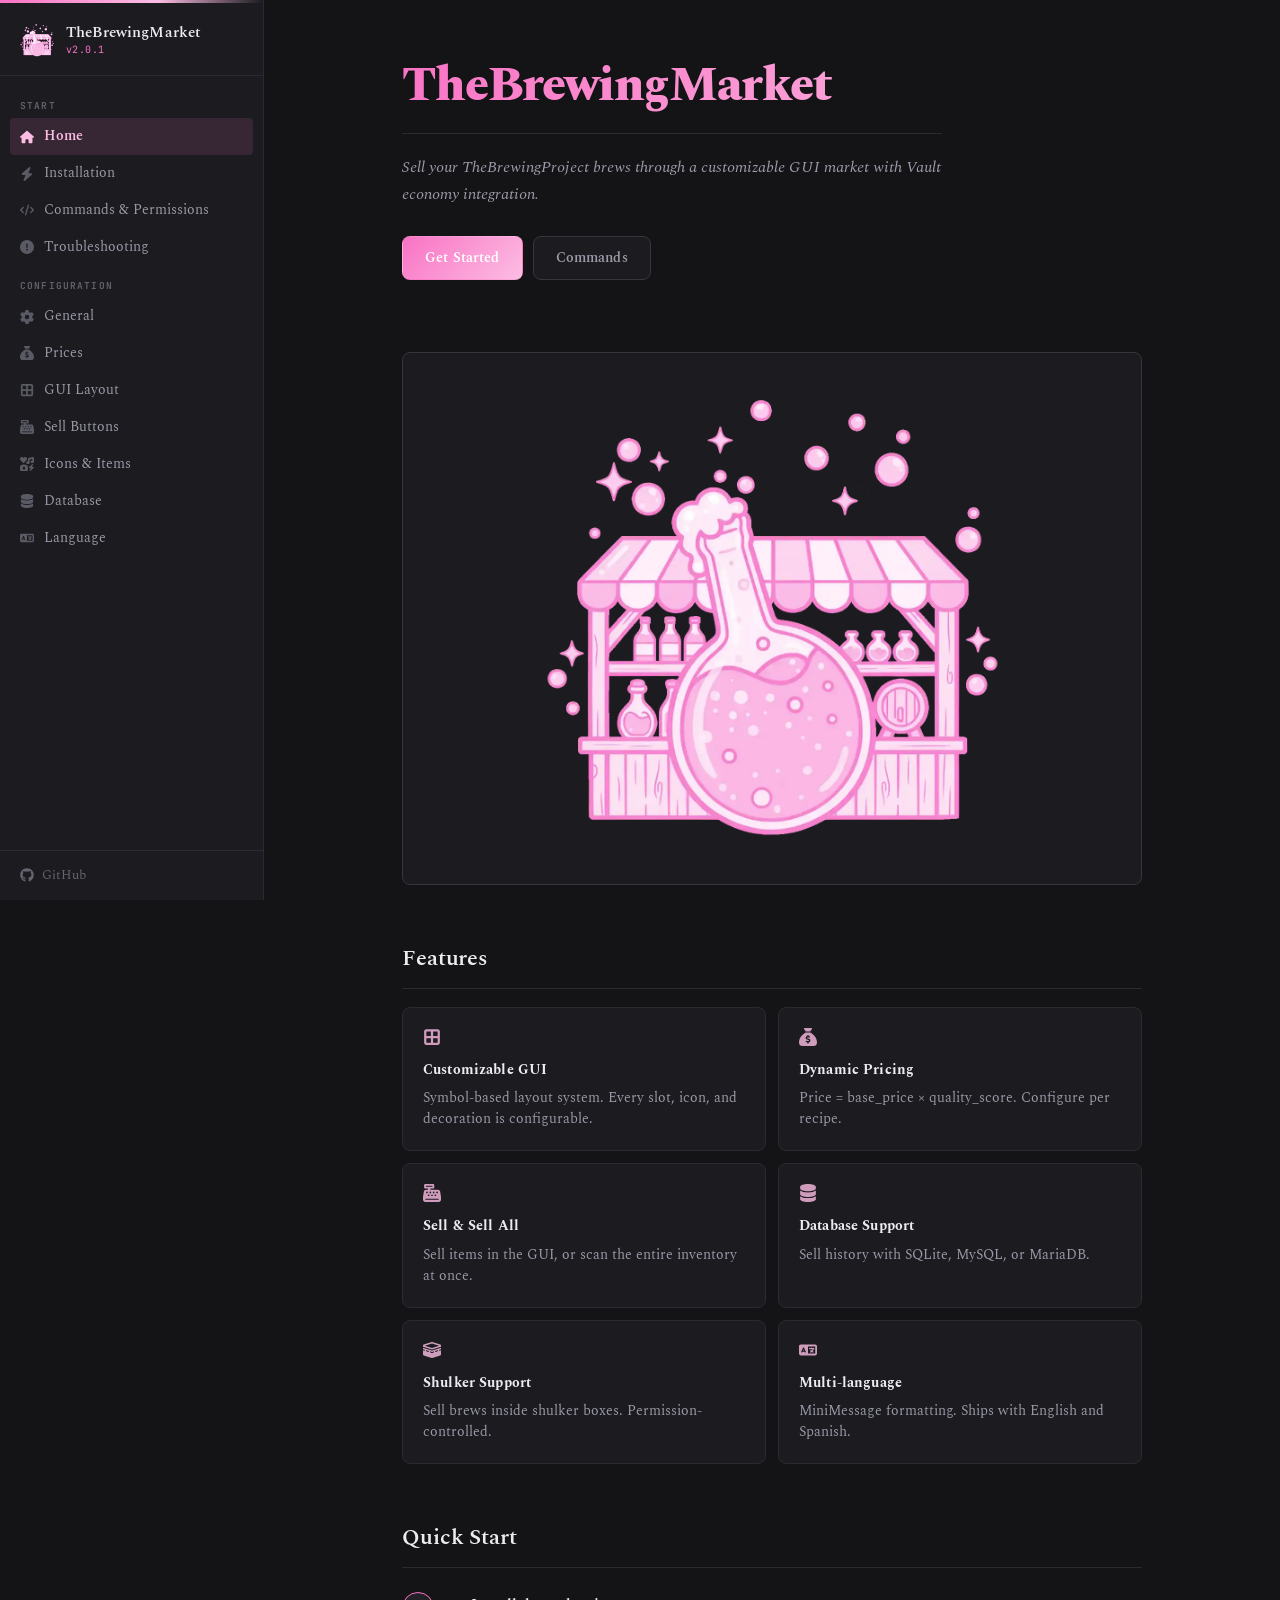
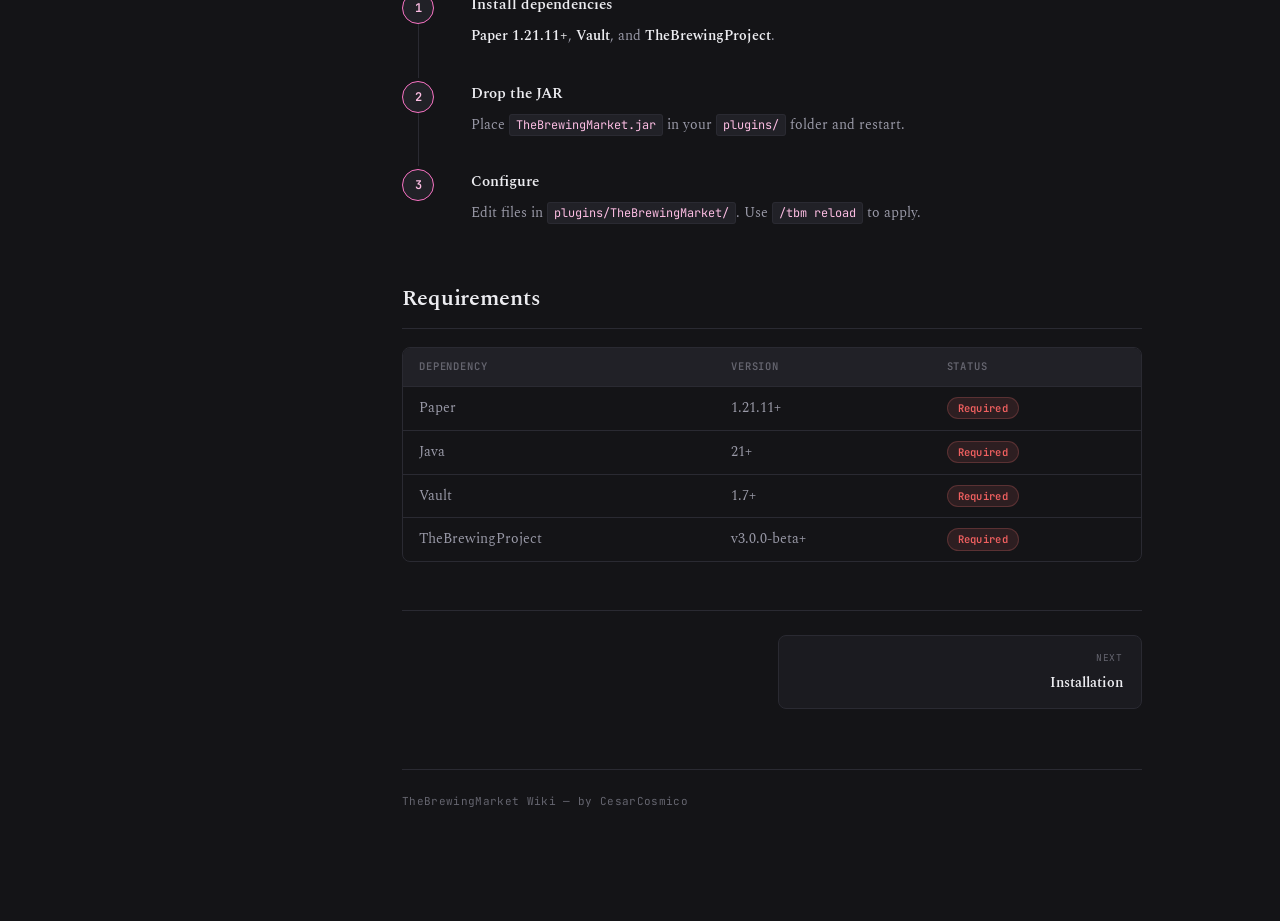
==== index.html @ 85653ab7 "Deploy GitHub Pages" ====
<!DOCTYPE html>
<html lang="en">
<head>
    <meta charset="UTF-8">
    <meta name="viewport" content="width=device-width, initial-scale=1.0">
    <title>TheBrewingMarket — Wiki</title>
    <link rel="stylesheet" href="css/style.css">
</head>
<body>
<div class="sidebar-overlay"></div>
<div class="wrapper">

    <aside class="sidebar"></aside>

    <div class="main">
        <header class="header"></header>

        <div class="content">
            <div class="hero">
                <h1>TheBrewingMarket</h1>
                <p class="tagline">Sell your TheBrewingProject brews through a customizable GUI market with Vault economy integration.</p>
                <div class="btn-row">
                    <a href="installation.html" class="btn btn-primary">Get Started</a>
                    <a href="commands.html" class="btn btn-outline">Commands</a>
                </div>
            </div>

            <div class="img-placeholder">
                <img src="assets/images/TBM.webp">
            </div>

            <h2>Features</h2>
            <div class="card-grid">
                <div class="card">
                    <div class="card-icon"><svg xmlns="http://www.w3.org/2000/svg" viewBox="0 0 448 512"><!--!Font Awesome Free v6.7.2 by @fontawesome - https://fontawesome.com License - https://fontawesome.com/license/free Copyright 2026 Fonticons, Inc.--><path fill="rgb(255, 255, 255)" d="M384 96l0 128-128 0 0-128 128 0zm0 192l0 128-128 0 0-128 128 0zM192 224L64 224 64 96l128 0 0 128zM64 288l128 0 0 128L64 416l0-128zM64 32C28.7 32 0 60.7 0 96L0 416c0 35.3 28.7 64 64 64l320 0c35.3 0 64-28.7 64-64l0-320c0-35.3-28.7-64-64-64L64 32z"/></svg></div>
                    <h3>Customizable GUI</h3>
                    <p>Symbol-based layout system. Every slot, icon, and decoration is configurable.</p>
                </div>
                <div class="card">
                    <div class="card-icon"><svg xmlns="http://www.w3.org/2000/svg" viewBox="0 0 512 512"><!--!Font Awesome Free v6.7.2 by @fontawesome - https://fontawesome.com License - https://fontawesome.com/license/free Copyright 2026 Fonticons, Inc.--><path fill="rgb(255, 255, 255)" d="M320 96L192 96 144.6 24.9C137.5 14.2 145.1 0 157.9 0L354.1 0c12.8 0 20.4 14.2 13.3 24.9L320 96zM192 128l128 0c3.8 2.5 8.1 5.3 13 8.4C389.7 172.7 512 250.9 512 416c0 53-43 96-96 96L96 512c-53 0-96-43-96-96C0 250.9 122.3 172.7 179 136.4c0 0 0 0 0 0s0 0 0 0c4.8-3.1 9.2-5.9 13-8.4zm84 88c0-11-9-20-20-20s-20 9-20 20l0 14c-7.6 1.7-15.2 4.4-22.2 8.5c-13.9 8.3-25.9 22.8-25.8 43.9c.1 20.3 12 33.1 24.7 40.7c11 6.6 24.7 10.8 35.6 14l1.7 .5c12.6 3.8 21.8 6.8 28 10.7c5.1 3.2 5.8 5.4 5.9 8.2c.1 5-1.8 8-5.9 10.5c-5 3.1-12.9 5-21.4 4.7c-11.1-.4-21.5-3.9-35.1-8.5c-2.3-.8-4.7-1.6-7.2-2.4c-10.5-3.5-21.8 2.2-25.3 12.6s2.2 21.8 12.6 25.3c1.9 .6 4 1.3 6.1 2.1c0 0 0 0 0 0s0 0 0 0c8.3 2.9 17.9 6.2 28.2 8.4l0 14.6c0 11 9 20 20 20s20-9 20-20l0-13.8c8-1.7 16-4.5 23.2-9c14.3-8.9 25.1-24.1 24.8-45c-.3-20.3-11.7-33.4-24.6-41.6c-11.5-7.2-25.9-11.6-37.1-15c0 0 0 0 0 0l-.7-.2c-12.8-3.9-21.9-6.7-28.3-10.5c-5.2-3.1-5.3-4.9-5.3-6.7c0-3.7 1.4-6.5 6.2-9.3c5.4-3.2 13.6-5.1 21.5-5c9.6 .1 20.2 2.2 31.2 5.2c10.7 2.8 21.6-3.5 24.5-14.2s-3.5-21.6-14.2-24.5c-6.5-1.7-13.7-3.4-21.1-4.7l0-13.9z"/></svg></div>
                    <h3>Dynamic Pricing</h3>
                    <p>Price = base_price &times; quality_score. Configure per recipe.</p>
                </div>
                <div class="card">
                    <div class="card-icon"><svg xmlns="http://www.w3.org/2000/svg" viewBox="0 0 512 512"><!--!Font Awesome Free v6.7.2 by @fontawesome - https://fontawesome.com License - https://fontawesome.com/license/free Copyright 2026 Fonticons, Inc.--><path fill="rgb(255, 255, 255)" d="M64 0C46.3 0 32 14.3 32 32l0 64c0 17.7 14.3 32 32 32l80 0 0 32-57 0c-31.6 0-58.5 23.1-63.3 54.4L1.1 364.1C.4 368.8 0 373.6 0 378.4L0 448c0 35.3 28.7 64 64 64l384 0c35.3 0 64-28.7 64-64l0-69.6c0-4.8-.4-9.6-1.1-14.4L488.2 214.4C483.5 183.1 456.6 160 425 160l-217 0 0-32 80 0c17.7 0 32-14.3 32-32l0-64c0-17.7-14.3-32-32-32L64 0zM96 48l160 0c8.8 0 16 7.2 16 16s-7.2 16-16 16L96 80c-8.8 0-16-7.2-16-16s7.2-16 16-16zM64 432c0-8.8 7.2-16 16-16l352 0c8.8 0 16 7.2 16 16s-7.2 16-16 16L80 448c-8.8 0-16-7.2-16-16zm48-168a24 24 0 1 1 0-48 24 24 0 1 1 0 48zm120-24a24 24 0 1 1 -48 0 24 24 0 1 1 48 0zM160 344a24 24 0 1 1 0-48 24 24 0 1 1 0 48zM328 240a24 24 0 1 1 -48 0 24 24 0 1 1 48 0zM256 344a24 24 0 1 1 0-48 24 24 0 1 1 0 48zM424 240a24 24 0 1 1 -48 0 24 24 0 1 1 48 0zM352 344a24 24 0 1 1 0-48 24 24 0 1 1 0 48z"/></svg></div>
                    <h3>Sell &amp; Sell All</h3>
                    <p>Sell items in the GUI, or scan the entire inventory at once.</p>
                </div>
                <div class="card">
                    <div class="card-icon"><svg xmlns="http://www.w3.org/2000/svg" viewBox="0 0 448 512"><!--!Font Awesome Free v6.7.2 by @fontawesome - https://fontawesome.com License - https://fontawesome.com/license/free Copyright 2026 Fonticons, Inc.--><path fill="rgb(255, 255, 255)" d="M448 80l0 48c0 44.2-100.3 80-224 80S0 172.2 0 128L0 80C0 35.8 100.3 0 224 0S448 35.8 448 80zM393.2 214.7c20.8-7.4 39.9-16.9 54.8-28.6L448 288c0 44.2-100.3 80-224 80S0 332.2 0 288L0 186.1c14.9 11.8 34 21.2 54.8 28.6C99.7 230.7 159.5 240 224 240s124.3-9.3 169.2-25.3zM0 346.1c14.9 11.8 34 21.2 54.8 28.6C99.7 390.7 159.5 400 224 400s124.3-9.3 169.2-25.3c20.8-7.4 39.9-16.9 54.8-28.6l0 85.9c0 44.2-100.3 80-224 80S0 476.2 0 432l0-85.9z"/></svg></div>
                    <h3>Database Support</h3>
                    <p>Sell history with SQLite, MySQL, or MariaDB.</p>
                </div>
                <div class="card">
                    <div class="card-icon"><svg xmlns="http://www.w3.org/2000/svg" viewBox="0 0 576 512"><!--!Font Awesome Free v6.7.2 by @fontawesome - https://fontawesome.com License - https://fontawesome.com/license/free Copyright 2026 Fonticons, Inc.--><path fill="rgb(255, 255, 255)" d="M60 120l228 71.2L516 120 288 48.8 60 120zM278.5 1.5c6.2-1.9 12.9-1.9 19.1 0l256 80C566.9 85.6 576 98 576 112l0 16s0 0 0 0l0 21.2L292.8 237.7c-3.1 1-6.4 1-9.5 0L0 149.2 0 128l0-16C0 98 9.1 85.6 22.5 81.5l256-80zm23.9 266.8L576 182.8l0 46.5-52.8 16.5c-8.4 2.6-13.1 11.6-10.5 20s11.6 13.1 20 10.5L576 262.8 576 400c0 14-9.1 26.4-22.5 30.5l-256 80c-6.2 1.9-12.9 1.9-19.1 0l-256-80C9.1 426.4 0 414 0 400L0 262.8l43.2 13.5c8.4 2.6 17.4-2.1 20-10.5s-2.1-17.4-10.5-20L0 229.2l0-46.5 273.7 85.5c9.3 2.9 19.3 2.9 28.6 0zm-185.5-2.6c-8.4-2.6-17.4 2.1-20 10.5s2.1 17.4 10.5 20l64 20c8.4 2.6 17.4-2.1 20-10.5s-2.1-17.4-10.5-20l-64-20zm352 30.5c8.4-2.6 13.1-11.6 10.5-20s-11.6-13.1-20-10.5l-64 20c-8.4 2.6-13.1 11.6-10.5 20s11.6 13.1 20 10.5l64-20zm-224 9.5c-8.4-2.6-17.4 2.1-20 10.5s2.1 17.4 10.5 20l38.5 12c9.3 2.9 19.3 2.9 28.6 0l38.5-12c8.4-2.6 13.1-11.6 10.5-20s-11.6-13.1-20-10.5l-38.5 12c-3.1 1-6.4 1-9.5 0l-38.5-12z"/></svg></div>
                    <h3>Shulker Support</h3>
                    <p>Sell brews inside shulker boxes. Permission-controlled.</p>
                </div>
                <div class="card">
                    <div class="card-icon"><svg xmlns="http://www.w3.org/2000/svg" viewBox="0 0 640 512"><!--!Font Awesome Free v6.7.2 by @fontawesome - https://fontawesome.com License - https://fontawesome.com/license/free Copyright 2026 Fonticons, Inc.--><path fill="rgb(255, 255, 255)" d="M0 128C0 92.7 28.7 64 64 64l192 0 48 0 16 0 256 0c35.3 0 64 28.7 64 64l0 256c0 35.3-28.7 64-64 64l-256 0-16 0-48 0L64 448c-35.3 0-64-28.7-64-64L0 128zm320 0l0 256 256 0 0-256-256 0zM178.3 175.9c-3.2-7.2-10.4-11.9-18.3-11.9s-15.1 4.7-18.3 11.9l-64 144c-4.5 10.1 .1 21.9 10.2 26.4s21.9-.1 26.4-10.2l8.9-20.1 73.6 0 8.9 20.1c4.5 10.1 16.3 14.6 26.4 10.2s14.6-16.3 10.2-26.4l-64-144zM160 233.2L179 276l-38 0 19-42.8zM448 164c11 0 20 9 20 20l0 4 44 0 16 0c11 0 20 9 20 20s-9 20-20 20l-2 0-1.6 4.5c-8.9 24.4-22.4 46.6-39.6 65.4c.9 .6 1.8 1.1 2.7 1.6l18.9 11.3c9.5 5.7 12.5 18 6.9 27.4s-18 12.5-27.4 6.9l-18.9-11.3c-4.5-2.7-8.8-5.5-13.1-8.5c-10.6 7.5-21.9 14-34 19.4l-3.6 1.6c-10.1 4.5-21.9-.1-26.4-10.2s.1-21.9 10.2-26.4l3.6-1.6c6.4-2.9 12.6-6.1 18.5-9.8l-12.2-12.2c-7.8-7.8-7.8-20.5 0-28.3s20.5-7.8 28.3 0l14.6 14.6 .5 .5c12.4-13.1 22.5-28.3 29.8-45L448 228l-72 0c-11 0-20-9-20-20s9-20 20-20l52 0 0-4c0-11 9-20 20-20z"/></svg></div>
                    <h3>Multi-language</h3>
                    <p>MiniMessage formatting. Ships with English and Spanish.</p>
                </div>
            </div>

            <h2>Quick Start</h2>
            <div class="steps">
                <div class="step">
                    <h3>Install dependencies</h3>
                    <p><strong>Paper 1.21.11+</strong>, <strong>Vault</strong>, and <strong>TheBrewingProject</strong>.</p>
                </div>
                <div class="step">
                    <h3>Drop the JAR</h3>
                    <p>Place <code>TheBrewingMarket.jar</code> in your <code>plugins/</code> folder and restart.</p>
                </div>
                <div class="step">
                    <h3>Configure</h3>
                    <p>Edit files in <code>plugins/TheBrewingMarket/</code>. Use <code>/tbm reload</code> to apply.</p>
                </div>
            </div>

            <h2>Requirements</h2>
            <div class="table-wrapper">
                <table>
                    <thead><tr><th>Dependency</th><th>Version</th><th>Status</th></tr></thead>
                    <tbody>
                    <tr><td>Paper</td><td>1.21.11+</td><td><span class="badge badge-required">Required</span></td></tr>
                    <tr><td>Java</td><td>21+</td><td><span class="badge badge-required">Required</span></td></tr>
                    <tr><td>Vault</td><td>1.7+</td><td><span class="badge badge-required">Required</span></td></tr>
                    <tr><td>TheBrewingProject</td><td>v3.0.0-beta+</td><td><span class="badge badge-required">Required</span></td></tr>
                    </tbody>
                </table>
            </div>

            <div class="page-nav">
                <span></span>
                <a href="installation.html" class="next">
                    <span class="label">Next</span>
                    <span class="title">Installation</span>
                </a>
            </div>
            <div class="footer">TheBrewingMarket Wiki &mdash; by CesarCosmico</div>
        </div>
    </div>
</div>
<script src="js/nav.js"></script>
<script src="js/main.js"></script>
</body>
</html>
---- css/style.css ----
/* ============================================
   TheBrewingMarket Wiki
   Dark Alchemist — Craft Brewery Aesthetic
   ============================================ */

@import url('https://fonts.googleapis.com/css2?family=Spectral:ital,wght@0,300;0,400;0,500;0,600;0,700;0,800;1,400&family=JetBrains+Mono:ital,wght@0,400;0,500;0,600;1,400&display=swap');

:root {
  --bg:            #141417;
  --bg-card:       #1b1b20;
  --bg-elevated:   #212127;
  --bg-code:       #19191e;
  --border:        #2a2a32;
  --border-light:  #36363f;
  --accent:        #F973C4;
  --accent-soft:   #FCBDE3;
  --accent-dim:    rgba(249, 115, 196, .12);
  --accent-glow:   rgba(249, 115, 196, .20);
  --text:          #ececf0;
  --text-sec:      #9a9aa8;
  --text-muted:    #65656f;
  --green:         #5cdb7f;
  --yellow:        #e8c44a;
  --red:           #f06060;
  --blue:          #5ea8f0;
  --sidebar-w:     264px;
  --header-h:      56px;
  --r:             8px;
  --r-sm:          4px;
  --font:          'Spectral', Georgia, 'Times New Roman', serif;
  --mono:          'JetBrains Mono', 'Fira Code', ui-monospace, monospace;
}

/* Reset */
*,
*::before,
*::after {
  box-sizing: border-box;
  margin: 0;
  padding: 0;
}

html {
  scroll-behavior: smooth;
}

body {
  font-family: var(--font);
  background: var(--bg);
  color: var(--text);
  line-height: 1.7;
  -webkit-font-smoothing: antialiased;
  font-weight: 400;
  font-size: 15px;
}

a {
  color: var(--accent-soft);
  text-decoration: none;
  transition: color .18s;
}

a:hover {
  color: #fdd8ec;
}

img {
  max-width: 100%;
  border-radius: var(--r);
}

/* ---- Layout ---- */
.wrapper {
  display: flex;
  min-height: 100vh;
}

/* ---- Sidebar ---- */
.sidebar {
  position: fixed;
  top: 0;
  left: 0;
  bottom: 0;
  width: var(--sidebar-w);
  background: var(--bg-card);
  border-right: 1px solid var(--border);
  display: flex;
  flex-direction: column;
  z-index: 100;
  overflow-y: auto;
}

/* Thin amber top accent bar */
.sidebar::before {
  content: '';
  display: block;
  height: 3px;
  background: linear-gradient(90deg, var(--accent) 0%, var(--accent-soft) 60%, transparent 100%);
  flex-shrink: 0;
}

.sidebar-brand {
  padding: 20px 20px 18px;
  border-bottom: 1px solid var(--border);
  display: flex;
  align-items: center;
  gap: 12px;
}

.sidebar-brand .logo {
  width: 34px;
  height: 34px;
  border-radius: var(--r-sm);
  flex-shrink: 0;
  object-fit: cover;
}

.sidebar-brand h1 {
  font-family: var(--font);
  font-size: 14.5px;
  font-weight: 600;
  color: var(--text);
  line-height: 1.25;
  letter-spacing: .01em;
}

.sidebar-brand .version {
  display: block;
  font-family: var(--mono);
  font-size: 10px;
  font-weight: 400;
  color: var(--accent);
  margin-top: 2px;
  letter-spacing: .04em;
}

.sidebar-nav {
  padding: 12px 0;
  flex: 1;
}

.sidebar-nav .nav-section {
  padding: 0 10px;
  margin-bottom: 2px;
}

.sidebar-nav .nav-section-title {
  font-family: var(--mono);
  font-size: 9.5px;
  font-weight: 600;
  text-transform: uppercase;
  letter-spacing: .12em;
  color: var(--text-muted);
  padding: 10px 10px 4px;
}

.sidebar-nav a {
  display: flex;
  align-items: center;
  gap: 10px;
  padding: 7px 10px;
  border-radius: var(--r-sm);
  font-size: 13.5px;
  font-weight: 400;
  color: var(--text-sec);
  transition: all .15s;
}

.sidebar-nav a:hover {
  color: var(--text);
  background: var(--accent-dim);
}

.sidebar-nav a.active {
  color: var(--accent-soft);
  background: var(--accent-dim);
  font-weight: 600;
}

.sidebar-nav a .nav-icon {
  width: 14px;
  height: 14px;
  flex-shrink: 0;
  opacity: .5;
  display: flex;
  align-items: center;
  justify-content: center;
}

.sidebar-nav a .nav-icon svg {
  width: 14px;
  height: 14px;
}

.sidebar-nav a .nav-icon svg path {
  fill: currentColor;
}

.sidebar-nav a:hover .nav-icon,
.sidebar-nav a.active .nav-icon {
  opacity: 1;
}

/* ---- Main ---- */
.main {
  margin-left: var(--sidebar-w);
  flex: 1;
  min-width: 0;
}

/* ---- Header (desktop: hidden; mobile: hamburger only) ---- */
.header {
  display: none;
}

.menu-toggle {
  display: none;
  background: none;
  border: 1px solid var(--border);
  border-radius: var(--r-sm);
  color: var(--text-sec);
  padding: 5px 10px;
  font-size: 16px;
  cursor: pointer;
  margin-right: 14px;
  transition: border-color .15s, color .15s;
}

.menu-toggle:hover {
  border-color: var(--accent);
  color: var(--text);
}

/* ---- Content ---- */
.content {
  max-width: 820px;
  margin: 0 auto;
  padding: 48px 40px 88px;
  animation: fadeUp .4s ease both;
}

@keyframes fadeUp {
  from { opacity: 0; transform: translateY(10px); }
  to   { opacity: 1; transform: translateY(0); }
}

.content h1 {
  font-family: var(--font);
  font-size: 2.4rem;
  font-weight: 700;
  margin-bottom: 8px;
  letter-spacing: -.01em;
  line-height: 1.2;
  color: var(--text);
}

.content h2 {
  font-family: var(--font);
  font-size: 1.35rem;
  font-weight: 600;
  margin-top: 56px;
  margin-bottom: 18px;
  padding-bottom: 10px;
  border-bottom: 1px solid var(--border);
  letter-spacing: -.005em;
  color: var(--text);
}

.content h3 {
  font-family: var(--font);
  font-size: 1.05rem;
  font-weight: 600;
  margin-top: 32px;
  margin-bottom: 10px;
  color: var(--text);
}

.content p {
  margin-bottom: 14px;
  color: var(--text-sec);
  font-size: 15px;
}

.content p strong {
  color: var(--text);
  font-weight: 600;
}

.content .subtitle {
  font-size: 15px;
  color: var(--text-muted);
  margin-bottom: 40px;
  font-style: italic;
}

.content ul,
.content ol {
  padding-left: 22px;
  margin-bottom: 14px;
  color: var(--text-sec);
}

.content li {
  margin-bottom: 6px;
}

.content li code {
  color: var(--accent-soft);
}

/* Inline code */
code {
  font-family: var(--mono);
  font-size: .85em;
  background: var(--bg-elevated);
  padding: 2px 6px;
  border-radius: 3px;
  color: var(--accent-soft);
  border: 1px solid var(--border);
}

/* ---- Cards ---- */
.card-grid {
  display: grid;
  grid-template-columns: 1fr 1fr;
  gap: 12px;
  margin-top: 4px;
}

.card-grid .card:last-child:nth-child(odd) {
  grid-column: 1 / -1;
}

.card {
  background: var(--bg-card);
  border: 1px solid var(--border);
  border-radius: var(--r);
  padding: 20px;
  transition: border-color .2s, transform .2s, box-shadow .2s;
  color: var(--text);
}

.card:hover {
  border-color: var(--accent);
  transform: translateY(-2px);
  box-shadow: 0 8px 24px rgba(0,0,0,.4), 0 0 0 1px var(--accent-dim);
}

.card .card-icon {
  margin-bottom: 12px;
  width: 18px;
  height: 18px;
  opacity: .8;
}

.card .card-icon svg {
  width: 18px;
  height: 18px;
}

.card .card-icon svg path {
  fill: var(--accent-soft);
}

.card h3 {
  font-size: .9rem;
  font-weight: 700;
  margin: 0 0 6px;
  color: var(--text);
  letter-spacing: .01em;
}

.card p {
  font-size: .85rem;
  color: var(--text-sec);
  margin: 0;
  line-height: 1.55;
}

/* ---- Tables ---- */
.table-wrapper {
  overflow-x: auto;
  margin: 14px 0 24px;
  border-radius: var(--r);
  border: 1px solid var(--border);
}

table {
  width: 100%;
  border-collapse: collapse;
  font-size: 13.5px;
}

thead th {
  text-align: left;
  padding: 10px 16px;
  background: var(--bg-elevated);
  border-bottom: 1px solid var(--border);
  color: var(--text-muted);
  font-family: var(--mono);
  font-weight: 600;
  font-size: 10.5px;
  text-transform: uppercase;
  letter-spacing: .08em;
  white-space: nowrap;
}

tbody td {
  padding: 10px 16px;
  border-bottom: 1px solid var(--border);
  color: var(--text-sec);
}

tbody tr:last-child td {
  border-bottom: none;
}

tbody tr:hover {
  background: var(--accent-dim);
}

td code,
th code {
  background: var(--bg-code);
  padding: 2px 6px;
  border-radius: 3px;
  font-family: var(--mono);
  font-size: 11.5px;
  color: var(--accent-soft);
  border: 1px solid var(--border);
}

/* ---- Code Blocks ---- */
.code-block {
  position: relative;
  margin: 14px 0 24px;
  border-radius: var(--r);
  overflow: hidden;
  border: 1px solid var(--border);
}

.code-block .code-header {
  display: flex;
  justify-content: space-between;
  align-items: center;
  background: var(--bg-elevated);
  padding: 7px 14px;
  font-family: var(--mono);
  font-size: 11px;
  color: var(--text-muted);
  border-bottom: 1px solid var(--border);
  letter-spacing: .04em;
}

.code-block .copy-btn {
  background: none;
  border: 1px solid var(--border);
  color: var(--text-muted);
  padding: 2px 10px;
  border-radius: var(--r-sm);
  font-family: var(--mono);
  font-size: 10px;
  cursor: pointer;
  transition: all .15s;
  letter-spacing: .04em;
}

.code-block .copy-btn:hover {
  color: var(--accent-soft);
  border-color: var(--accent);
}

.code-block pre {
  margin: 0;
  padding: 18px;
  overflow-x: auto;
  background: var(--bg-code);
  font-family: var(--mono);
  font-size: 13px;
  line-height: 1.75;
  color: var(--text-sec);
}

/* YAML syntax highlighting */
.sk { color: #7AC87A; }           /* key      — muted green   */
.ss { color: #88BBD8; }           /* string   — steel blue    */
.sn { color: #f9a66c; }           /* number   — orange        */
.sb { color: #E06868; }           /* bool     — warm red      */
.sc { color: var(--text-muted); font-style: italic; } /* comment */
.sd { color: var(--text-muted); } /* dash     */

/* ---- Badges ---- */
.badge {
  display: inline-block;
  padding: 2px 10px;
  border-radius: 20px;
  font-family: var(--mono);
  font-size: 10.5px;
  font-weight: 600;
  letter-spacing: .03em;
  line-height: 1.6;
}

.badge-required {
  background: rgba(224, 104, 104, .12);
  color: var(--red);
  border: 1px solid rgba(224, 104, 104, .25);
}

.badge-optional {
  background: rgba(110, 168, 208, .12);
  color: var(--blue);
  border: 1px solid rgba(110, 168, 208, .25);
}

.badge-default {
  background: rgba(109, 191, 126, .12);
  color: var(--green);
  border: 1px solid rgba(109, 191, 126, .25);
}

.badge-op {
  background: rgba(217, 165, 80, .12);
  color: var(--yellow);
  border: 1px solid rgba(217, 165, 80, .25);
}

.badge-true {
  background: rgba(109, 191, 126, .12);
  color: var(--green);
  border: 1px solid rgba(109, 191, 126, .25);
}

/* ---- Info Boxes ---- */
.info-box {
  padding: 14px 18px;
  border-radius: var(--r);
  margin: 16px 0 24px;
  font-size: 14px;
  border-left: 3px solid;
  background: var(--bg-card);
  border-top: 1px solid var(--border);
  border-right: 1px solid var(--border);
  border-bottom: 1px solid var(--border);
}

.info-box.tip    { border-left-color: var(--accent); }
.info-box.warning { border-left-color: var(--yellow); }
.info-box.danger  { border-left-color: var(--red); }
.info-box.note    { border-left-color: var(--blue); }

.info-box strong {
  color: var(--text);
  font-weight: 600;
}

/* ---- Steps ---- */
.steps {
  counter-reset: step;
  margin: 24px 0;
}

.step {
  position: relative;
  padding: 0 0 24px 52px;
  border-left: 1px solid var(--border);
  margin-left: 16px;
}

.step:last-child {
  border-left-color: transparent;
  padding-bottom: 0;
}

.step::before {
  counter-increment: step;
  content: counter(step);
  position: absolute;
  left: -17px;
  top: 0;
  width: 32px;
  height: 32px;
  background: var(--bg-elevated);
  border: 1px solid var(--accent);
  color: var(--accent-soft);
  border-radius: 50%;
  display: flex;
  align-items: center;
  justify-content: center;
  font-family: var(--mono);
  font-size: 12px;
  font-weight: 600;
}

.step h3 {
  margin-top: 3px;
  margin-bottom: 6px;
  font-size: .95rem;
  font-weight: 600;
}

.step p {
  margin-bottom: 6px;
  font-size: 14px;
}

/* ---- Formula ---- */
.formula {
  background: var(--bg-card);
  border: 1px solid var(--border);
  border-radius: var(--r);
  padding: 22px 28px;
  text-align: center;
  margin: 24px 0;
  font-family: var(--mono);
  font-size: 15px;
  color: var(--accent-soft);
  letter-spacing: .04em;
  position: relative;
}

.formula::before {
  content: '';
  position: absolute;
  inset: 0;
  border-radius: var(--r);
  background: var(--accent-dim);
  pointer-events: none;
}

/* ---- GUI Grid ---- */
.gui-grid {
  display: grid;
  grid-template-columns: repeat(9, 40px);
  justify-content: center;
  gap: 4px;
  margin: 20px 0;
  padding: 16px;
  background: var(--bg-card);
  border: 1px solid var(--border);
  border-radius: var(--r);
}

.gui-cell {
  width: 40px;
  height: 40px;
  display: flex;
  align-items: center;
  justify-content: center;
  border-radius: var(--r-sm);
  font-family: var(--mono);
  font-size: 12px;
  font-weight: 700;
  border: 1px solid var(--border);
}

.gui-cell.slot-I {
  background: rgba(200, 130, 58, .15);
  color: var(--accent-soft);
  border-color: var(--accent);
}

.gui-cell.slot-B {
  background: rgba(109, 191, 126, .15);
  color: var(--green);
  border-color: var(--green);
}

.gui-cell.slot-S {
  background: rgba(110, 168, 208, .15);
  color: var(--blue);
  border-color: var(--blue);
}

.gui-cell.slot-T {
  background: rgba(217, 165, 80, .15);
  color: var(--yellow);
  border-color: var(--yellow);
}

.gui-cell.slot-C {
  background: rgba(224, 104, 104, .15);
  color: var(--red);
  border-color: var(--red);
}

.gui-cell.slot-deco {
  background: var(--bg-elevated);
  color: var(--text-muted);
}

/* ---- Hero ---- */
.hero {
  padding: 12px 0 48px;
}

.hero h1 {
  font-family: var(--font);
  font-size: 3rem;
  font-weight: 800;
  letter-spacing: -.02em;
  margin-bottom: 4px;
  line-height: 1.1;
  background: linear-gradient(135deg, var(--accent), var(--accent-soft));
  -webkit-background-clip: text;
  -webkit-text-fill-color: transparent;
  background-clip: text;
}

/* Amber rule under hero title */
.hero h1 + p.tagline {
  border-top: 1px solid var(--border);
  padding-top: 20px;
  margin-top: 20px;
}

.hero .tagline {
  font-size: 15.5px;
  color: var(--text-sec);
  max-width: 540px;
  margin-bottom: 28px;
  line-height: 1.75;
  font-style: italic;
}

.hero .btn-row {
  display: flex;
  gap: 10px;
  flex-wrap: wrap;
}

/* ---- Buttons ---- */
.btn {
  display: inline-flex;
  align-items: center;
  gap: 8px;
  padding: 9px 22px;
  border-radius: var(--r);
  font-family: var(--font);
  font-size: 14px;
  font-weight: 600;
  transition: all .2s;
  border: 1px solid transparent;
  letter-spacing: .01em;
}

.btn-primary {
  background: linear-gradient(135deg, var(--accent), var(--accent-soft));
  color: #fff;
  border-color: transparent;
}

.btn-primary:hover {
  opacity: .9;
  color: #fff;
}

.btn-outline {
  border-color: var(--border-light);
  color: var(--text-sec);
  background: var(--bg-card);
}

.btn-outline:hover {
  border-color: var(--accent);
  color: var(--text);
  background: var(--accent-dim);
}

/* ---- Image placeholder ---- */
.img-placeholder {
  border: 1px solid var(--border-light);
  border-radius: var(--r);
  padding: 32px 24px;
  margin: 24px 0;
  text-align: center;
  color: var(--text-muted);
  font-size: 13px;
  background: var(--bg-card);
}

.img-placeholder img {
  border-radius: var(--r-sm);
}

/* ---- Footer ---- */
.footer {
  padding: 22px 0;
  margin-top: 60px;
  border-top: 1px solid var(--border);
  font-family: var(--mono);
  font-size: 11px;
  color: var(--text-muted);
  letter-spacing: .03em;
}

/* ---- Page Nav ---- */
.page-nav {
  display: grid;
  grid-template-columns: 1fr 1fr;
  gap: 12px;
  margin-top: 48px;
  padding-top: 24px;
  border-top: 1px solid var(--border);
}

.page-nav a {
  display: flex;
  flex-direction: column;
  justify-content: center;
  padding: 14px 18px;
  border: 1px solid var(--border);
  border-radius: var(--r);
  font-size: 13px;
  transition: border-color .18s, background .18s;
  min-height: 62px;
  background: var(--bg-card);
}

.page-nav a:hover {
  border-color: var(--accent);
  background: var(--accent-dim);
}

.page-nav a .label {
  font-family: var(--mono);
  font-size: 9.5px;
  color: var(--text-muted);
  margin-bottom: 4px;
  text-transform: uppercase;
  letter-spacing: .08em;
}

.page-nav a .title {
  color: var(--text);
  font-weight: 600;
  font-size: 14px;
}

.page-nav .next {
  text-align: right;
}

/* ---- Scrollbar ---- */
::-webkit-scrollbar        { width: 6px; height: 6px; }
::-webkit-scrollbar-track  { background: transparent; }
::-webkit-scrollbar-thumb  { background: var(--border-light); border-radius: 3px; }
::-webkit-scrollbar-thumb:hover { background: var(--accent); }

/* ---- Sidebar Footer ---- */
.sidebar-footer {
  padding: 14px 20px;
  border-top: 1px solid var(--border);
  margin-top: auto;
  flex-shrink: 0;
}

.github-link {
  display: flex;
  align-items: center;
  gap: 8px;
  font-size: 12.5px;
  color: var(--text-muted);
  text-decoration: none;
  transition: color .15s;
}

.github-link:hover {
  color: var(--accent-soft);
}

.github-icon {
  width: 14px;
  height: 14px;
  flex-shrink: 0;
  display: flex;
  align-items: center;
}

.github-icon svg {
  width: 14px;
  height: 14px;
}

/* ---- Responsive ---- */
@media (max-width: 768px) {
  .sidebar {
    transform: translateX(-100%);
    transition: transform .25s ease;
    width: 280px;
  }

  .sidebar.open {
    transform: translateX(0);
  }

  .sidebar-overlay {
    display: none;
    position: fixed;
    inset: 0;
    background: rgba(0, 0, 0, .55);
    z-index: 90;
  }

  .sidebar-overlay.show {
    display: block;
  }

  .main {
    margin-left: 0;
  }

  .header {
    display: flex;
    height: 48px;
    background: var(--bg-card);
    border-bottom: 1px solid var(--border);
    align-items: center;
    padding: 0 16px;
    position: sticky;
    top: 0;
    z-index: 50;
  }

  .header .breadcrumb { display: none; }

  .menu-toggle {
    display: block;
  }

  .content {
    padding: 28px 18px 64px;
  }

  .content h1 {
    font-size: 1.9rem;
  }

  .hero h1 {
    font-size: 2.2rem;
  }

  .card-grid {
    grid-template-columns: 1fr;
  }

  .gui-grid {
    overflow-x: auto;
  }

  .gui-cell {
    width: 34px;
    height: 34px;
    font-size: 10px;
  }

  .page-nav {
    flex-direction: column;
  }
}
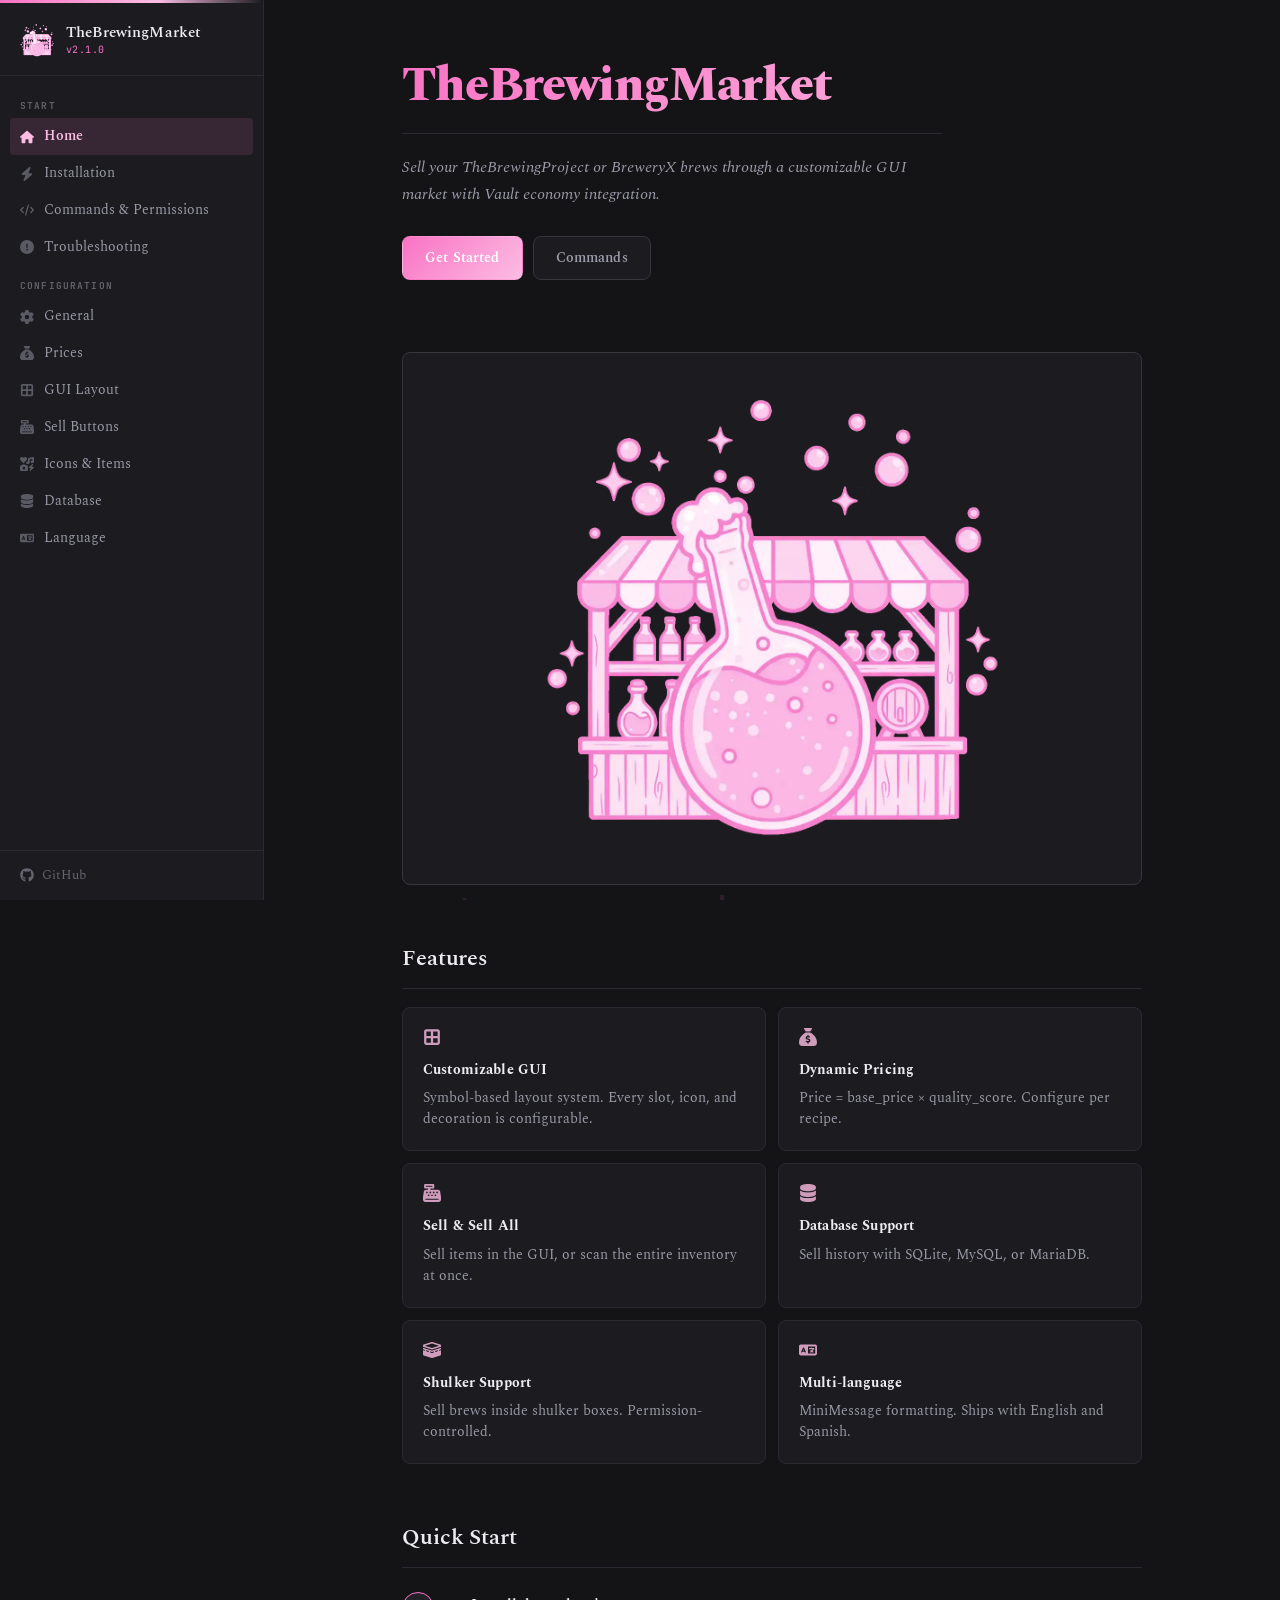
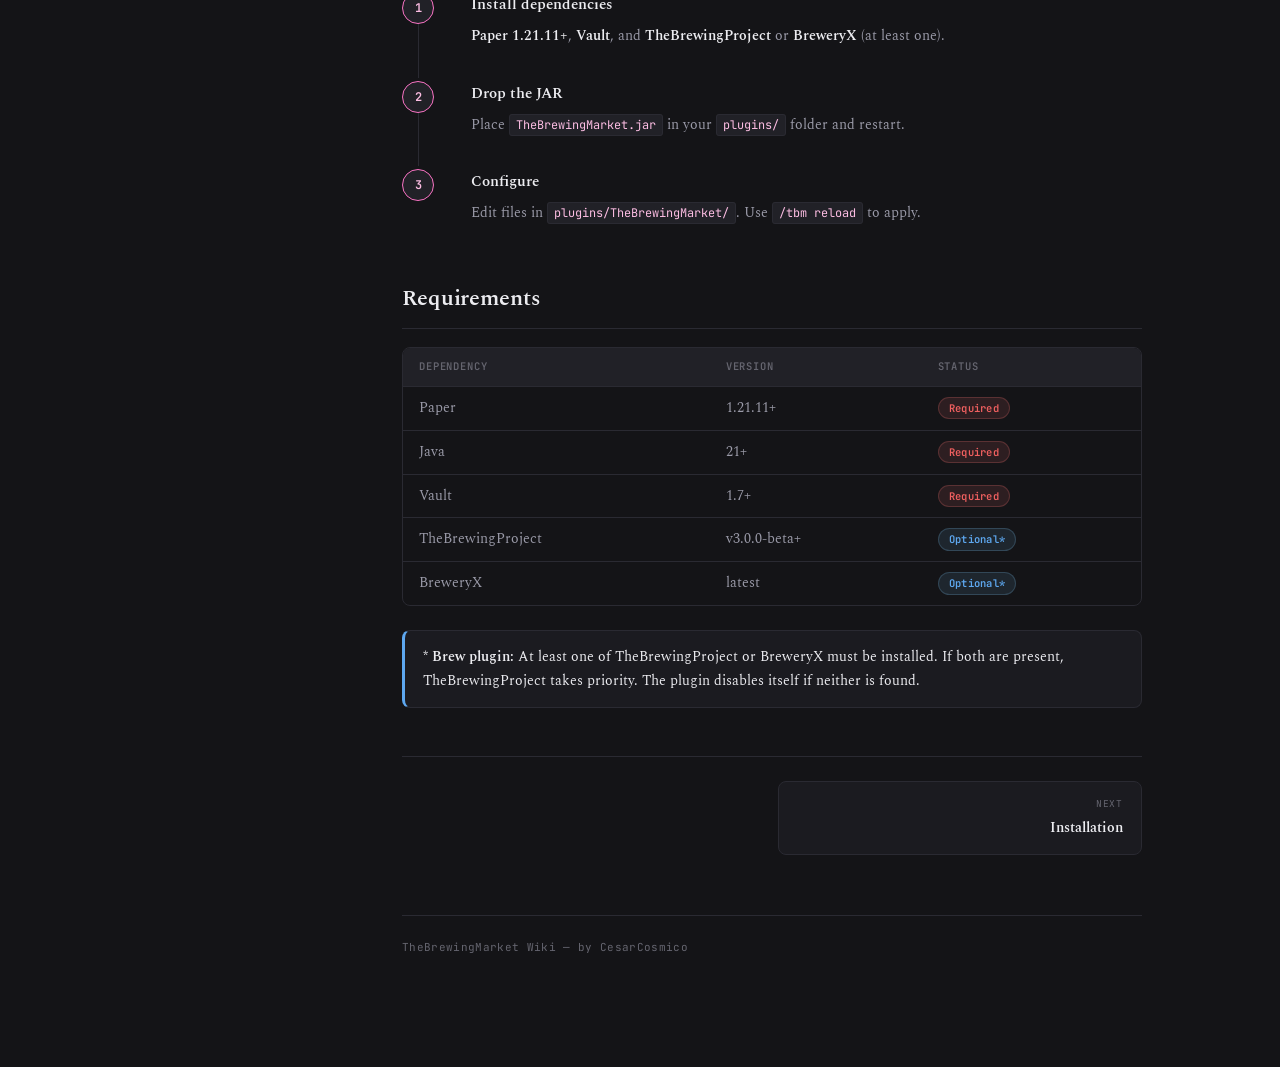
==== commit e9629f63: "Sync wiki with v2.1.0 — add BreweryX support and DB migration notes" ====
--- a/index.html
+++ b/index.html
@@ -18,7 +18,7 @@
         <div class="content">
             <div class="hero">
                 <h1>TheBrewingMarket</h1>
-                <p class="tagline">Sell your TheBrewingProject brews through a customizable GUI market with Vault economy integration.</p>
+                <p class="tagline">Sell your TheBrewingProject or BreweryX brews through a customizable GUI market with Vault economy integration.</p>
                 <div class="btn-row">
                     <a href="installation.html" class="btn btn-primary">Get Started</a>
                     <a href="commands.html" class="btn btn-outline">Commands</a>
@@ -67,7 +67,7 @@
             <div class="steps">
                 <div class="step">
                     <h3>Install dependencies</h3>
-                    <p><strong>Paper 1.21.11+</strong>, <strong>Vault</strong>, and <strong>TheBrewingProject</strong>.</p>
+                    <p><strong>Paper 1.21.11+</strong>, <strong>Vault</strong>, and <strong>TheBrewingProject</strong> or <strong>BreweryX</strong> (at least one).</p>
                 </div>
                 <div class="step">
                     <h3>Drop the JAR</h3>
@@ -87,9 +87,14 @@
                     <tr><td>Paper</td><td>1.21.11+</td><td><span class="badge badge-required">Required</span></td></tr>
                     <tr><td>Java</td><td>21+</td><td><span class="badge badge-required">Required</span></td></tr>
                     <tr><td>Vault</td><td>1.7+</td><td><span class="badge badge-required">Required</span></td></tr>
-                    <tr><td>TheBrewingProject</td><td>v3.0.0-beta+</td><td><span class="badge badge-required">Required</span></td></tr>
+                    <tr><td>TheBrewingProject</td><td>v3.0.0-beta+</td><td><span class="badge badge-optional">Optional*</span></td></tr>
+                    <tr><td>BreweryX</td><td>latest</td><td><span class="badge badge-optional">Optional*</span></td></tr>
                     </tbody>
                 </table>
+            </div>
+
+            <div class="info-box note">
+                <strong>* Brew plugin:</strong> At least one of TheBrewingProject or BreweryX must be installed. If both are present, TheBrewingProject takes priority. The plugin disables itself if neither is found.
             </div>
 
             <div class="page-nav">
--- a/css/style.css
+++ b/css/style.css
@@ -42,6 +42,7 @@
 
 html {
   scroll-behavior: smooth;
+  overflow-x: hidden;
 }
 
 body {
@@ -52,6 +53,7 @@
   -webkit-font-smoothing: antialiased;
   font-weight: 400;
   font-size: 15px;
+  overflow-x: hidden;
 }
 
 a {
@@ -71,8 +73,12 @@
 
 /* ---- Layout ---- */
 .wrapper {
+  position: relative;
+  z-index: 1;
   display: flex;
   min-height: 100vh;
+  max-width: 100vw;
+  overflow-x: hidden;
 }
 
 /* ---- Sidebar ---- */
@@ -237,6 +243,9 @@
   margin: 0 auto;
   padding: 48px 40px 88px;
   animation: fadeUp .4s ease both;
+  overflow-wrap: break-word;
+  word-break: break-word;
+  min-width: 0;
 }
 
 @keyframes fadeUp {
@@ -387,6 +396,7 @@
 
 table {
   width: 100%;
+  min-width: 420px;
   border-collapse: collapse;
   font-size: 13.5px;
 }
@@ -409,6 +419,8 @@
   padding: 10px 16px;
   border-bottom: 1px solid var(--border);
   color: var(--text-sec);
+  word-break: normal;
+  overflow-wrap: normal;
 }
 
 tbody tr:last-child td {
@@ -428,6 +440,7 @@
   font-size: 11.5px;
   color: var(--accent-soft);
   border: 1px solid var(--border);
+  white-space: nowrap;
 }
 
 /* ---- Code Blocks ---- */
@@ -847,6 +860,61 @@
 ::-webkit-scrollbar-thumb  { background: var(--border-light); border-radius: 3px; }
 ::-webkit-scrollbar-thumb:hover { background: var(--accent); }
 
+/* ---- Background Bubbles ---- */
+.bg-bubbles {
+  position: fixed;
+  top: 0;
+  left: 0;
+  width: 100%;
+  height: 100%;
+  margin: 0;
+  padding: 0;
+  overflow: hidden;
+  pointer-events: none;
+  z-index: 0;
+}
+
+.bg-bubbles span {
+  position: absolute;
+  display: block;
+  bottom: -60px;
+  font-family: 'DM Sans', system-ui, sans-serif;
+  font-weight: 700;
+  color: rgba(249, 115, 196, 0.12);
+  user-select: none;
+  animation: bubble-rise linear infinite;
+  animation-fill-mode: backwards;
+}
+
+.bg-bubbles span svg {
+  width: 1em;
+  height: 1em;
+  display: block;
+}
+
+@keyframes bubble-rise {
+  0%   { transform: translateY(0) rotate(0deg); opacity: 0; }
+  10%  { opacity: 1; }
+  90%  { opacity: 1; }
+  100% { transform: translateY(-110vh) rotate(360deg); opacity: 0; }
+}
+
+.bg-bubbles span:nth-child(1)  { left: 5%;   font-size: 36px; animation-delay: 0s;  animation-duration: 10s; }
+.bg-bubbles span:nth-child(2)  { left: 15%;  font-size: 56px; animation-delay: 1s;  animation-duration: 13s; }
+.bg-bubbles span:nth-child(3)  { left: 25%;  font-size: 28px; animation-delay: 3s;  animation-duration: 11s; }
+.bg-bubbles span:nth-child(4)  { left: 35%;  font-size: 48px; animation-delay: 0s;  animation-duration: 9s;  }
+.bg-bubbles span:nth-child(5)  { left: 45%;  font-size: 32px; animation-delay: 2s;  animation-duration: 12s; }
+.bg-bubbles span:nth-child(6)  { left: 55%;  font-size: 52px; animation-delay: 4s;  animation-duration: 14s; }
+.bg-bubbles span:nth-child(7)  { left: 65%;  font-size: 40px; animation-delay: 6s;  animation-duration: 10s; }
+.bg-bubbles span:nth-child(8)  { left: 75%;  font-size: 30px; animation-delay: 3s;  animation-duration: 11s; }
+.bg-bubbles span:nth-child(9)  { left: 85%;  font-size: 44px; animation-delay: 5s;  animation-duration: 15s; }
+.bg-bubbles span:nth-child(10) { left: 92%;  font-size: 34px; animation-delay: 1s;  animation-duration: 9s;  }
+.bg-bubbles span:nth-child(11) { left: 20%;  font-size: 24px; animation-delay: 0s;  animation-duration: 12s; }
+.bg-bubbles span:nth-child(12) { left: 48%;  font-size: 38px; animation-delay: 2s;  animation-duration: 10s; }
+.bg-bubbles span:nth-child(13) { left: 60%;  font-size: 30px; animation-delay: 7s;  animation-duration: 13s; }
+.bg-bubbles span:nth-child(14) { left: 8%;   font-size: 50px; animation-delay: 4s;  animation-duration: 11s; }
+.bg-bubbles span:nth-child(15) { left: 78%;  font-size: 26px; animation-delay: 1s;  animation-duration: 8s;  }
+
 /* ---- Sidebar Footer ---- */
 .sidebar-footer {
   padding: 14px 20px;
@@ -957,4 +1025,43 @@
   .page-nav {
     flex-direction: column;
   }
-}
+
+  /* Bubbles: 6 visible (flask + $ alternating), ~2× slower, spread full width */
+  .bg-bubbles span:nth-child(n+7) { display: none; }
+  .bg-bubbles span:nth-child(1)  { animation-duration: 20s; left: 5%;  }
+  .bg-bubbles span:nth-child(2)  { animation-duration: 22s; left: 22%; }
+  .bg-bubbles span:nth-child(3)  { animation-duration: 24s; left: 40%; }
+  .bg-bubbles span:nth-child(4)  { animation-duration: 21s; left: 58%; }
+  .bg-bubbles span:nth-child(5)  { animation-duration: 23s; left: 75%; }
+  .bg-bubbles span:nth-child(6)  { animation-duration: 20s; left: 90%; }
+}
+
+/* ---- Very small screens (≤480px) ---- */
+@media (max-width: 480px) {
+  .content {
+    padding: 20px 12px 48px;
+  }
+
+  .hero h1 {
+    font-size: 1.8rem;
+  }
+
+  .content h1 {
+    font-size: 1.6rem;
+  }
+
+  .step {
+    padding-left: 44px;
+  }
+
+  .btn {
+    padding: 9px 16px;
+    font-size: 13px;
+  }
+
+  /* Only 3 bubbles on very small screens, spread full width */
+  .bg-bubbles span:nth-child(n+4) { display: none; }
+  .bg-bubbles span:nth-child(1)   { left: 10%; }
+  .bg-bubbles span:nth-child(2)   { left: 50%; }
+  .bg-bubbles span:nth-child(3)   { left: 82%; }
+}
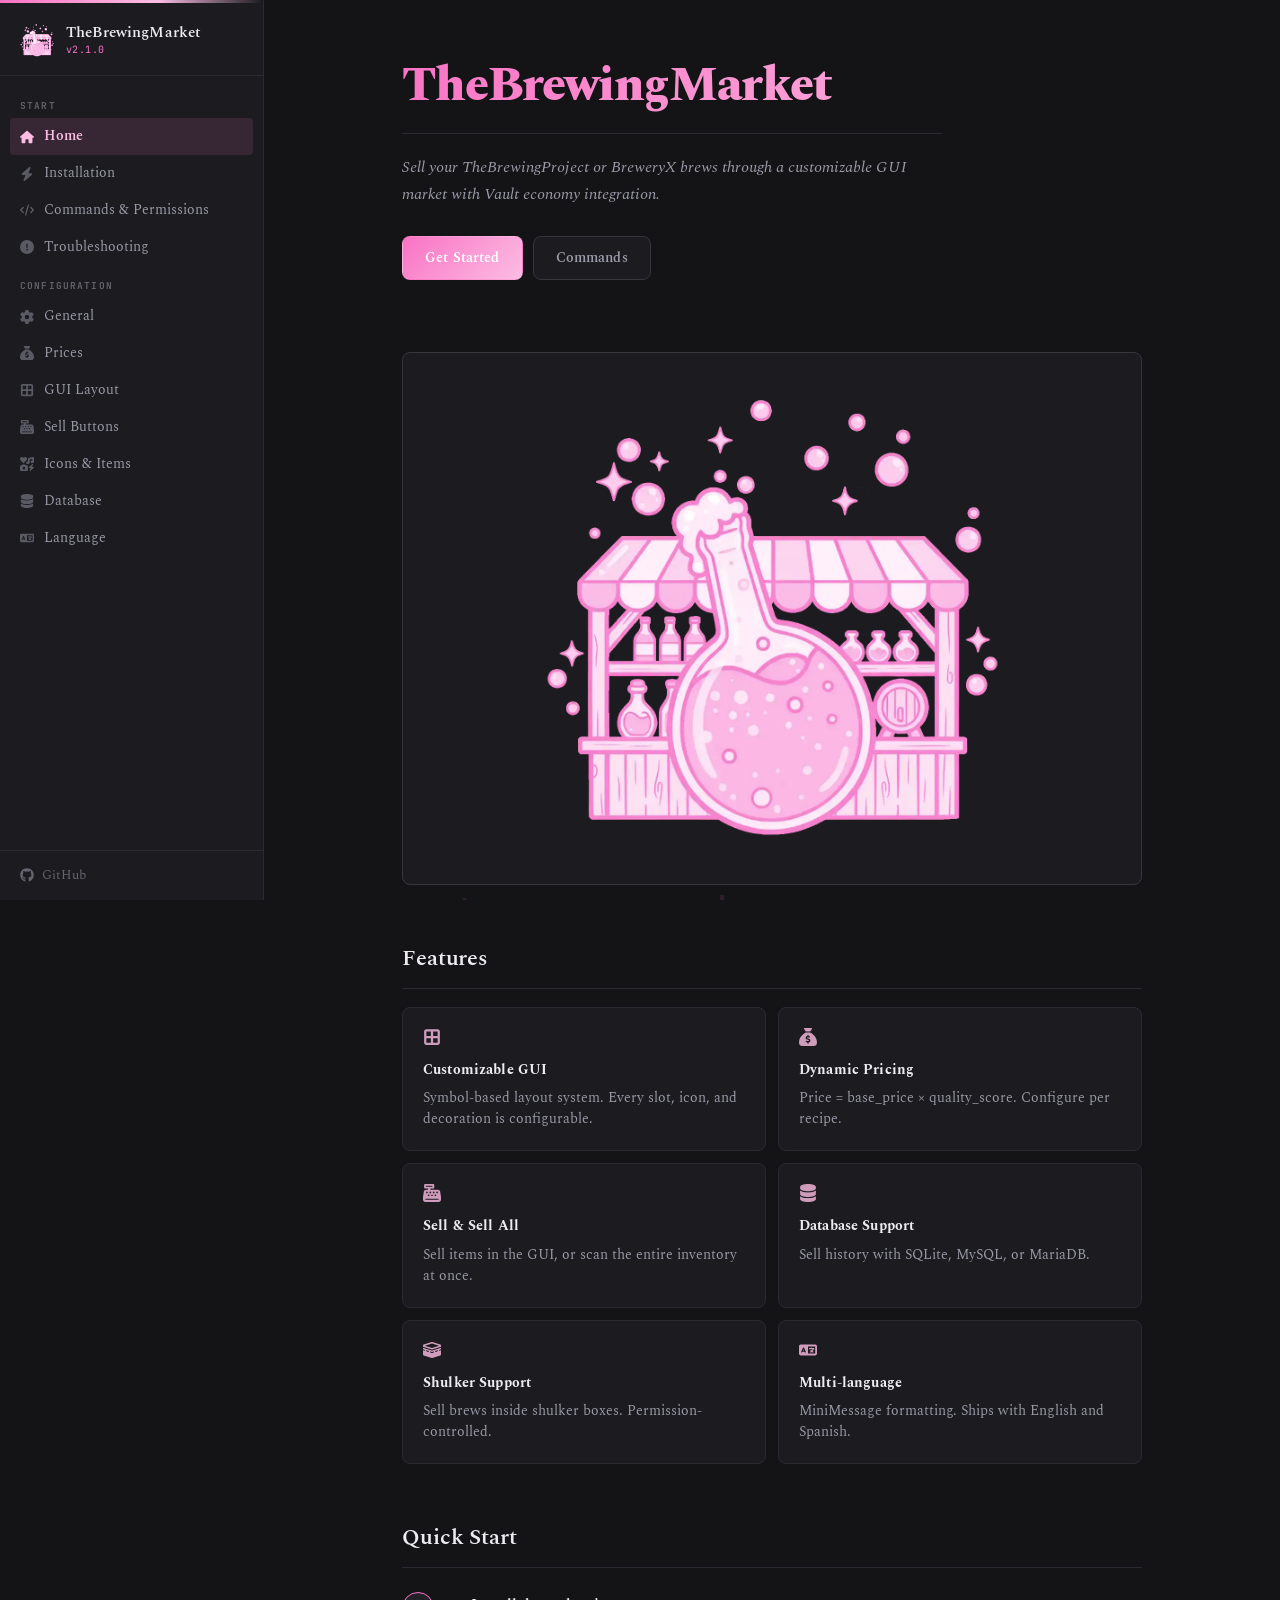
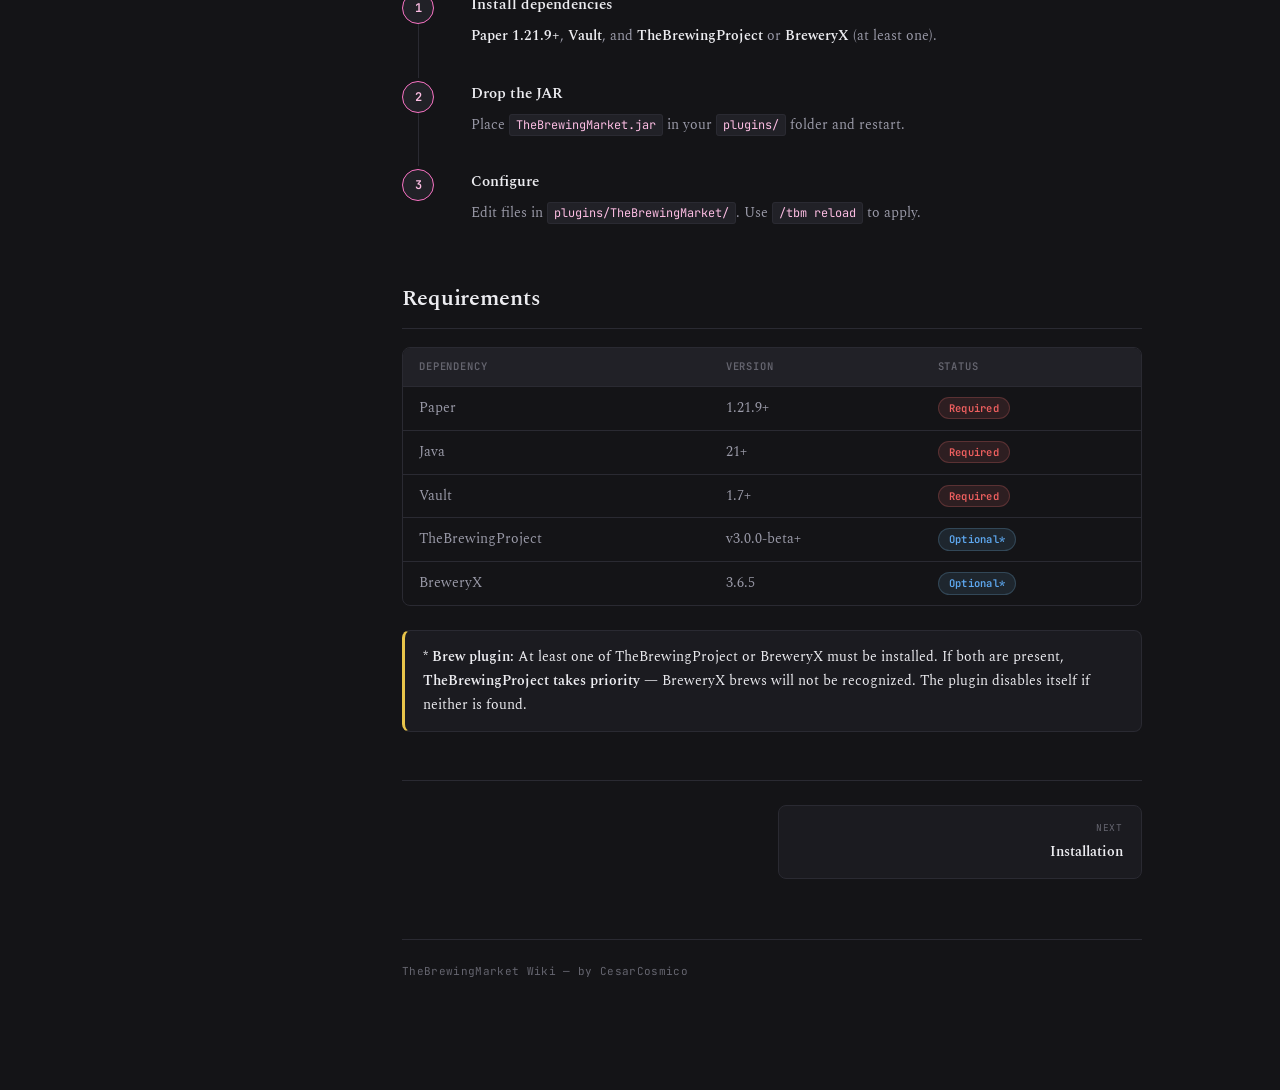
==== commit 22373f3e: "Sync wiki with v2.1.0 part two..." ====
--- a/index.html
+++ b/index.html
@@ -67,7 +67,7 @@
             <div class="steps">
                 <div class="step">
                     <h3>Install dependencies</h3>
-                    <p><strong>Paper 1.21.11+</strong>, <strong>Vault</strong>, and <strong>TheBrewingProject</strong> or <strong>BreweryX</strong> (at least one).</p>
+                    <p><strong>Paper 1.21.9+</strong>, <strong>Vault</strong>, and <strong>TheBrewingProject</strong> or <strong>BreweryX</strong> (at least one).</p>
                 </div>
                 <div class="step">
                     <h3>Drop the JAR</h3>
@@ -84,17 +84,17 @@
                 <table>
                     <thead><tr><th>Dependency</th><th>Version</th><th>Status</th></tr></thead>
                     <tbody>
-                    <tr><td>Paper</td><td>1.21.11+</td><td><span class="badge badge-required">Required</span></td></tr>
+                    <tr><td>Paper</td><td>1.21.9+</td><td><span class="badge badge-required">Required</span></td></tr>
                     <tr><td>Java</td><td>21+</td><td><span class="badge badge-required">Required</span></td></tr>
                     <tr><td>Vault</td><td>1.7+</td><td><span class="badge badge-required">Required</span></td></tr>
                     <tr><td>TheBrewingProject</td><td>v3.0.0-beta+</td><td><span class="badge badge-optional">Optional*</span></td></tr>
-                    <tr><td>BreweryX</td><td>latest</td><td><span class="badge badge-optional">Optional*</span></td></tr>
+                    <tr><td>BreweryX</td><td>3.6.5</td><td><span class="badge badge-optional">Optional*</span></td></tr>
                     </tbody>
                 </table>
             </div>
 
-            <div class="info-box note">
-                <strong>* Brew plugin:</strong> At least one of TheBrewingProject or BreweryX must be installed. If both are present, TheBrewingProject takes priority. The plugin disables itself if neither is found.
+            <div class="info-box warning">
+                <strong>* Brew plugin:</strong> At least one of TheBrewingProject or BreweryX must be installed. If both are present, <strong>TheBrewingProject takes priority</strong> — BreweryX brews will not be recognized. The plugin disables itself if neither is found.
             </div>
 
             <div class="page-nav">
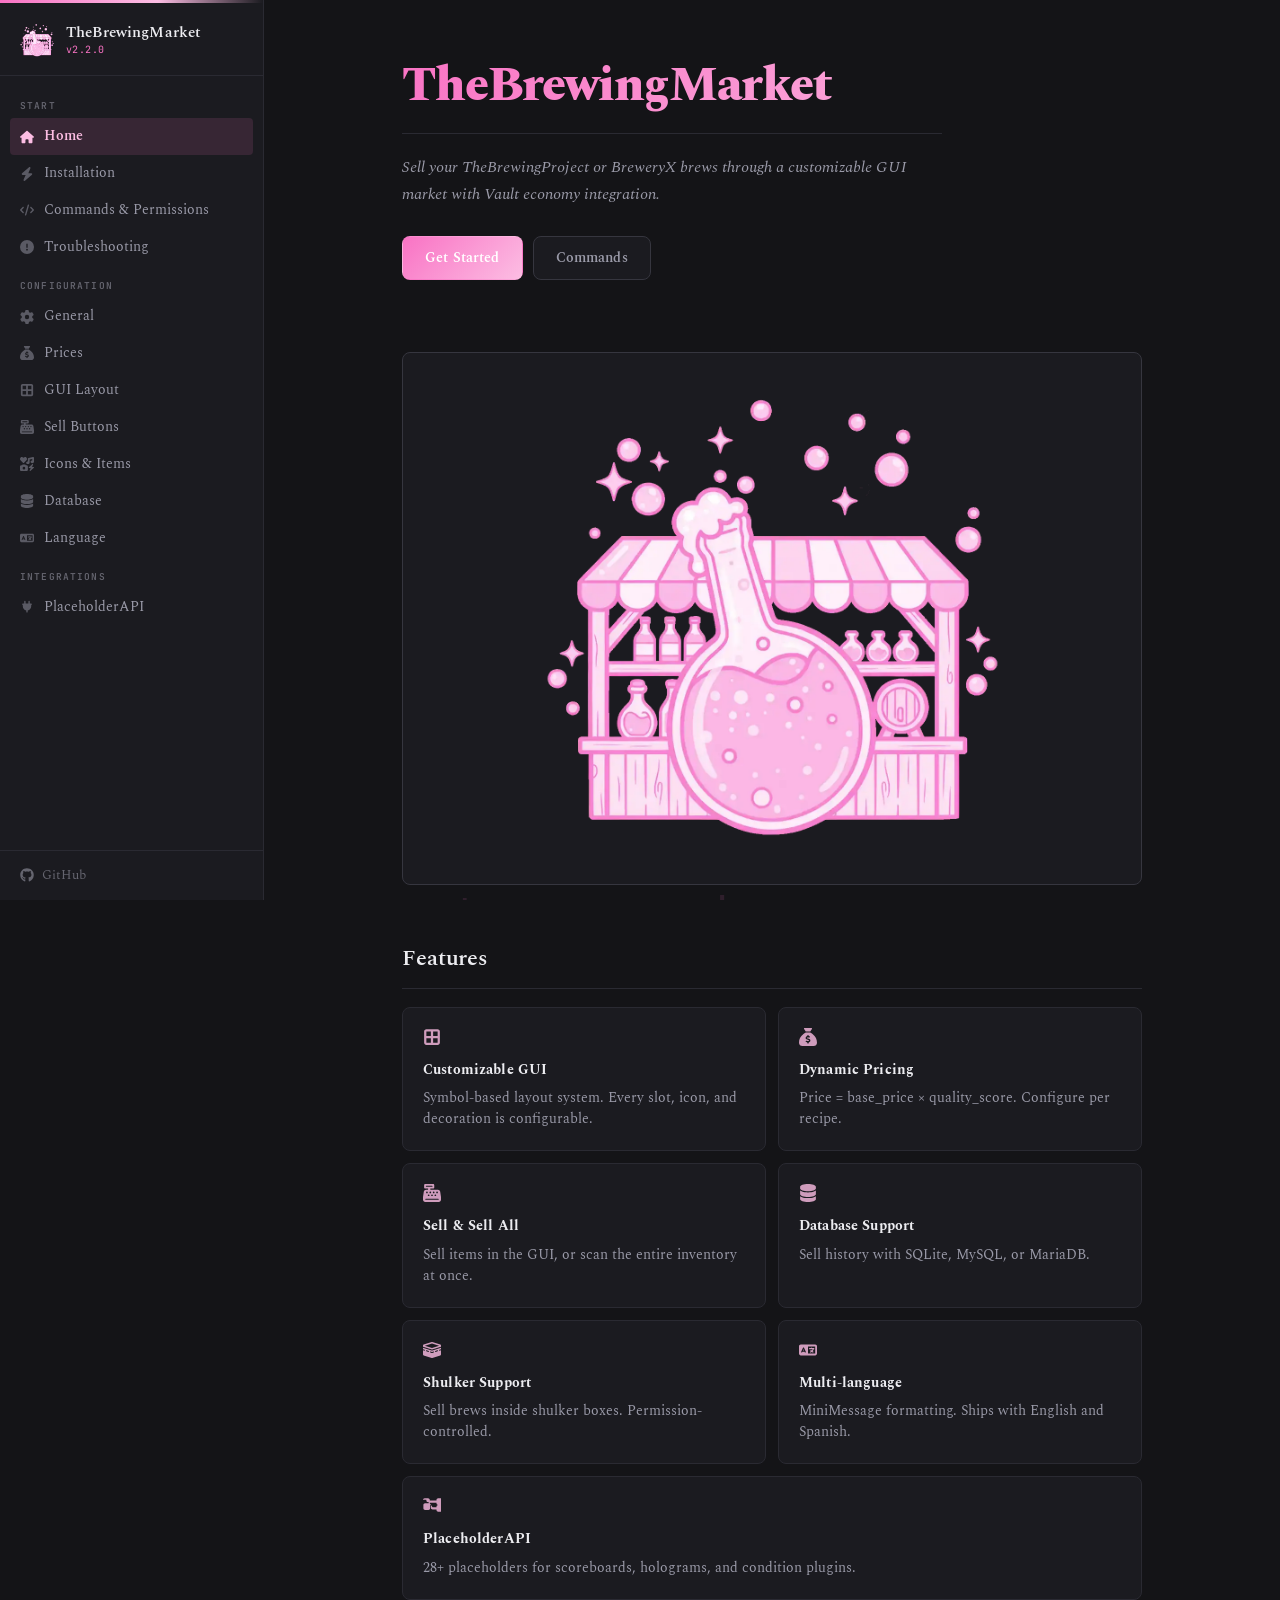
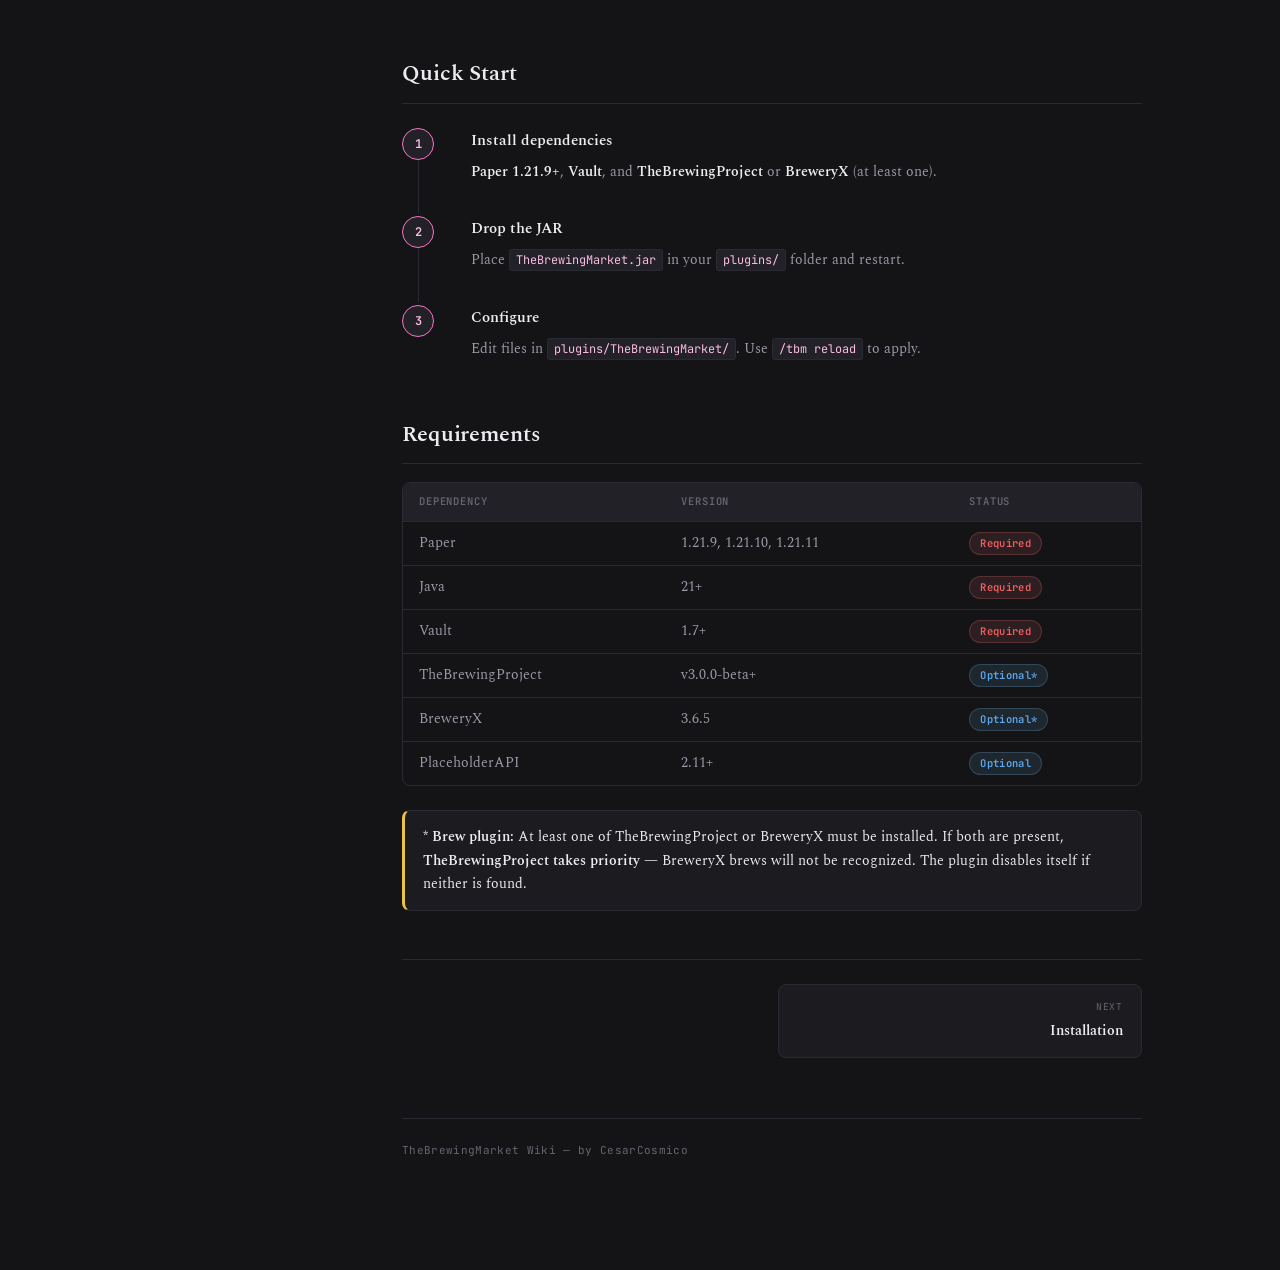
==== commit f4b304bb: "Sync wiki with v2.2.0" ====
--- a/index.html
+++ b/index.html
@@ -61,6 +61,11 @@
                     <h3>Multi-language</h3>
                     <p>MiniMessage formatting. Ships with English and Spanish.</p>
                 </div>
+                <div class="card">
+                    <div class="card-icon"><svg xmlns="http://www.w3.org/2000/svg" viewBox="0 0 512 512"><!--!Font Awesome Free v6.7.2 by @fontawesome - https://fontawesome.com License - https://fontawesome.com/license/free Copyright 2026 Fonticons, Inc.--><path fill="rgb(255, 255, 255)" d="M0 80C0 53.5 21.5 32 48 32l96 0c26.5 0 48 21.5 48 48l0 16 192 0 0-16c0-26.5 21.5-48 48-48l96 0c26.5 0 48 21.5 48 48l0 96c0 26.5-21.5 48-48 48l-96 0c-26.5 0-48-21.5-48-48l0-16-192 0 0 16c0 1.7-.1 3.4-.3 5L272 288l112 0 0-16c0-26.5 21.5-48 48-48l96 0c26.5 0 48 21.5 48 48l0 96c0 26.5-21.5 48-48 48l-96 0c-26.5 0-48-21.5-48-48l0-16-112 0c-26.5 0-48-21.5-48-48l0-77c-1.6 .2-3.3 .3-5 .3l-16 0 0 96c0 26.5-21.5 48-48 48l-96 0c-26.5 0-48-21.5-48-48l0-96c0-26.5 21.5-48 48-48l96 0c1.7 0 3.4 .1 5 .3L160 144l-16 0c-26.5 0-48-21.5-48-48l0-16z"/></svg></div>
+                    <h3>PlaceholderAPI</h3>
+                    <p>28+ placeholders for scoreboards, holograms, and condition plugins.</p>
+                </div>
             </div>
 
             <h2>Quick Start</h2>
@@ -84,11 +89,12 @@
                 <table>
                     <thead><tr><th>Dependency</th><th>Version</th><th>Status</th></tr></thead>
                     <tbody>
-                    <tr><td>Paper</td><td>1.21.9+</td><td><span class="badge badge-required">Required</span></td></tr>
+                    <tr><td>Paper</td><td>1.21.9, 1.21.10, 1.21.11</td><td><span class="badge badge-required">Required</span></td></tr>
                     <tr><td>Java</td><td>21+</td><td><span class="badge badge-required">Required</span></td></tr>
                     <tr><td>Vault</td><td>1.7+</td><td><span class="badge badge-required">Required</span></td></tr>
                     <tr><td>TheBrewingProject</td><td>v3.0.0-beta+</td><td><span class="badge badge-optional">Optional*</span></td></tr>
                     <tr><td>BreweryX</td><td>3.6.5</td><td><span class="badge badge-optional">Optional*</span></td></tr>
+                    <tr><td>PlaceholderAPI</td><td>2.11+</td><td><span class="badge badge-optional">Optional</span></td></tr>
                     </tbody>
                 </table>
             </div>
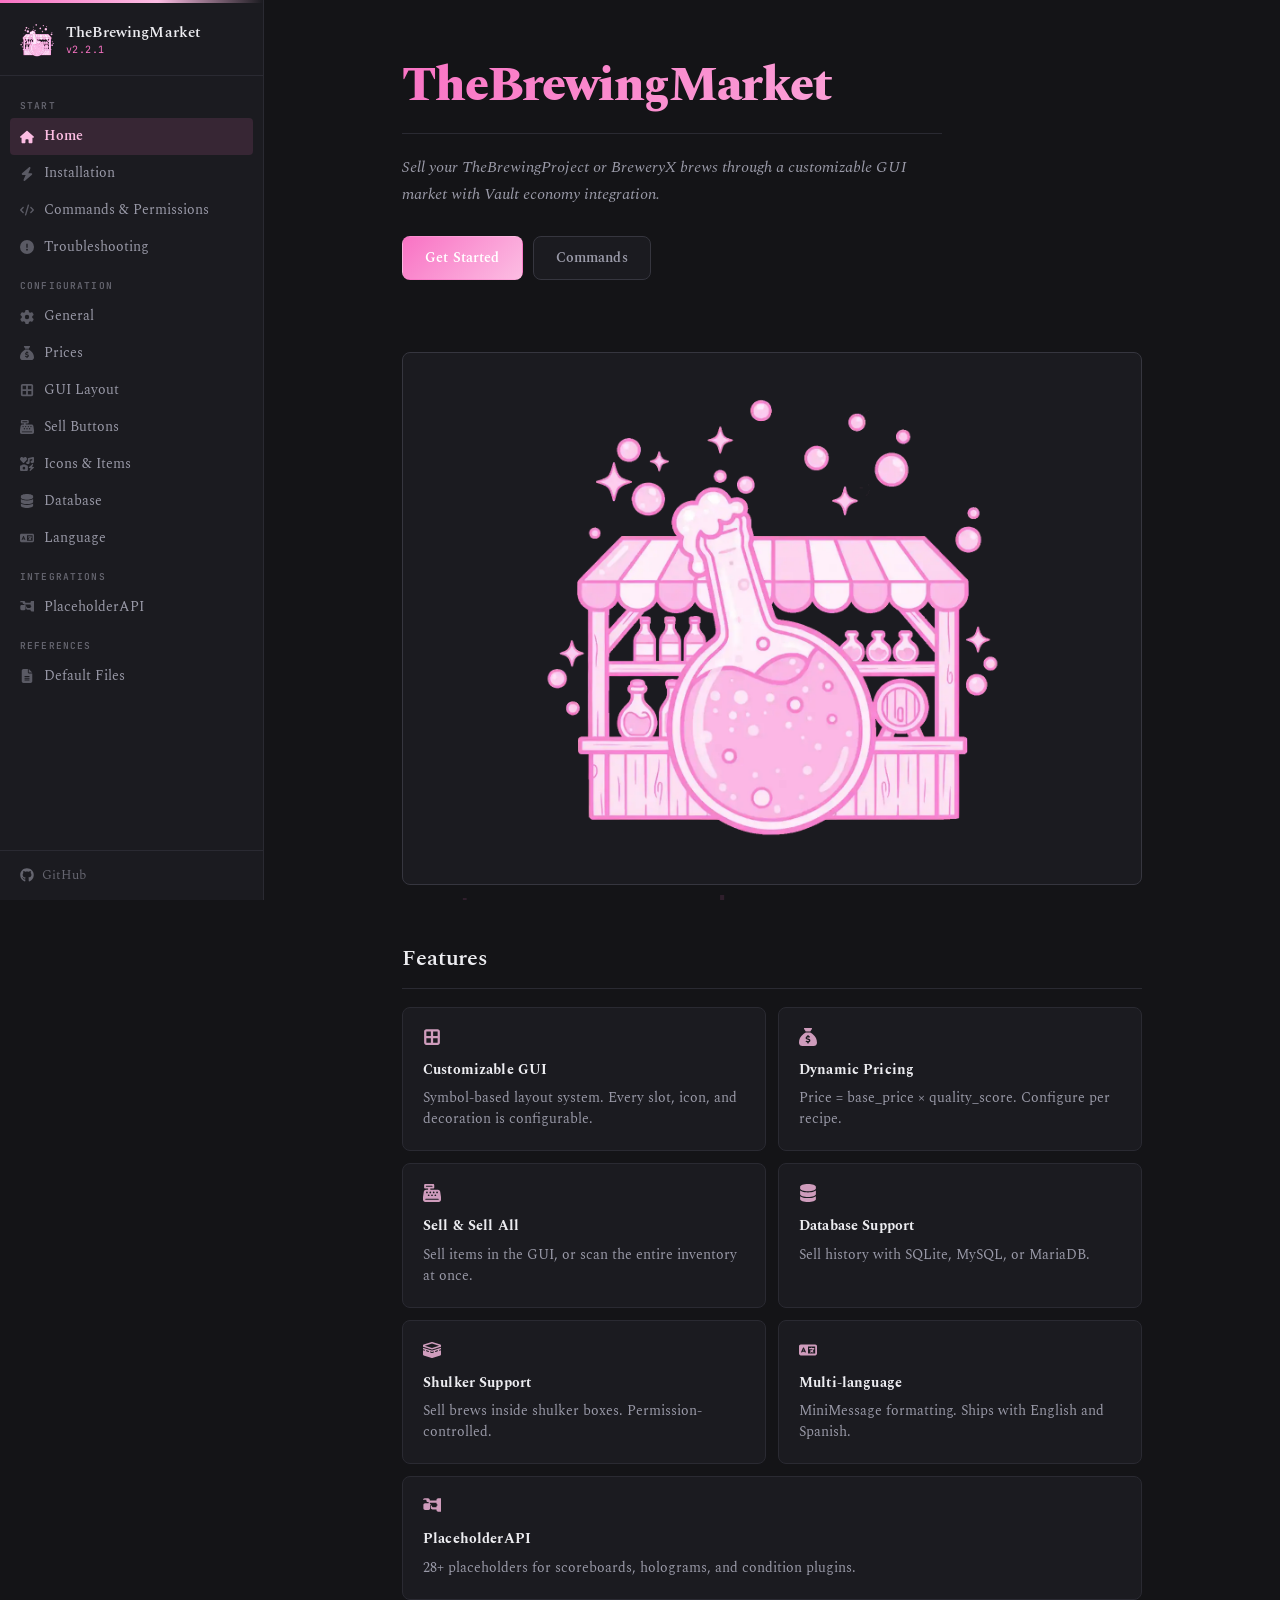
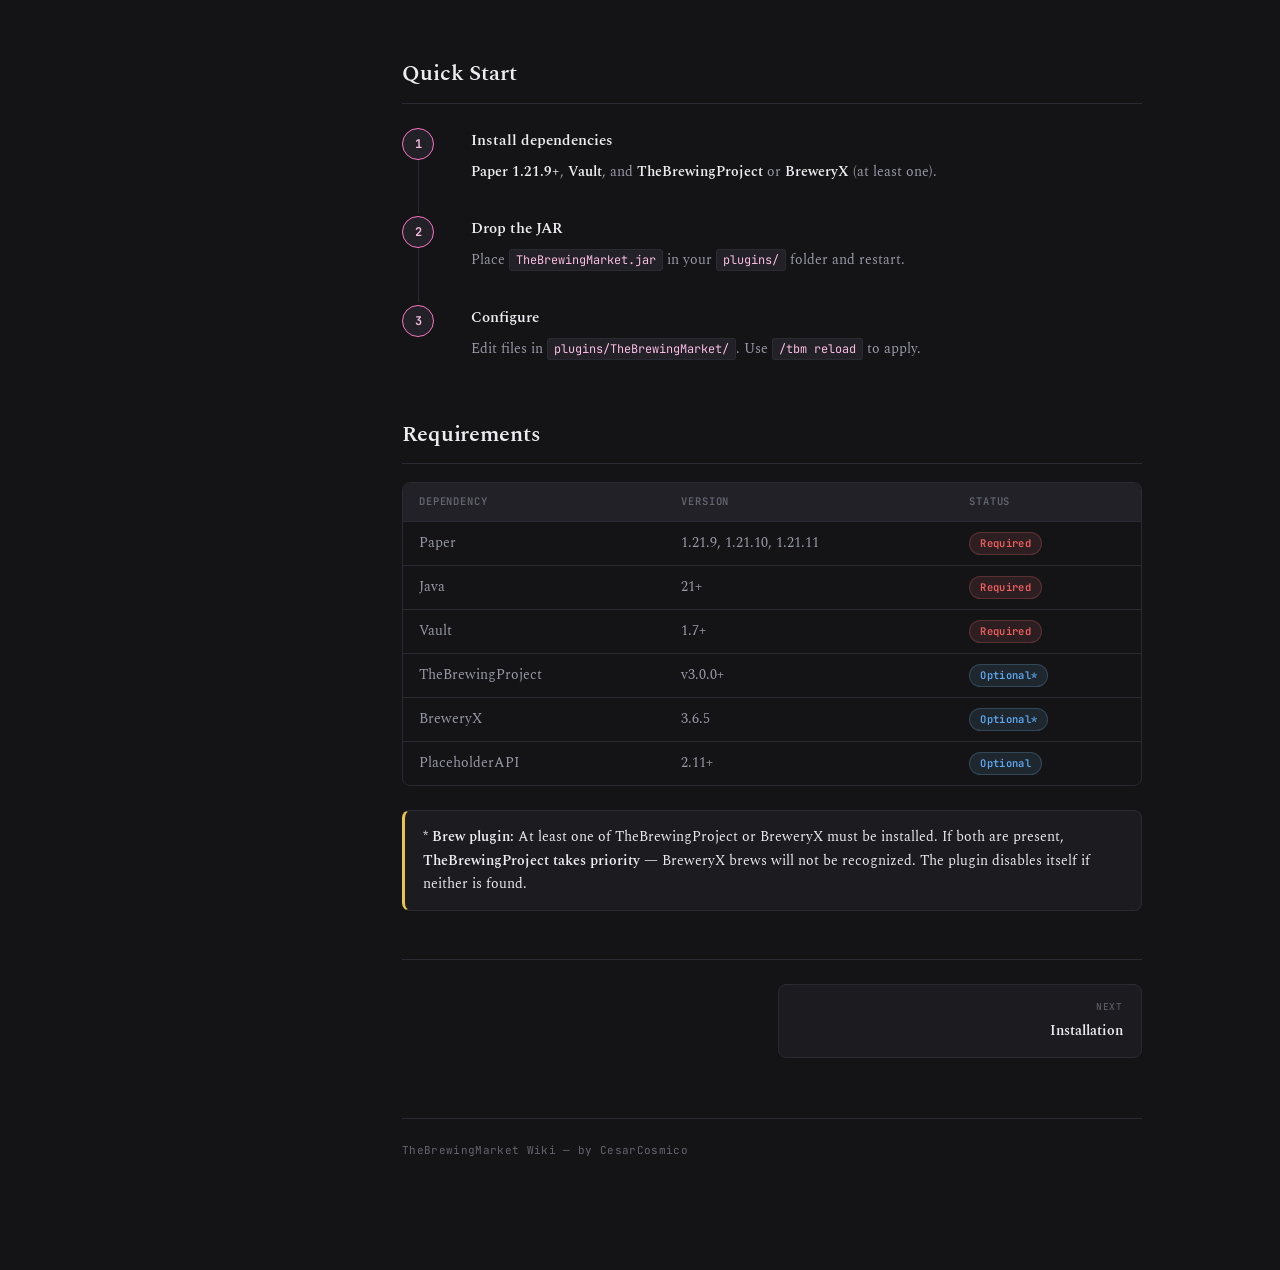
==== commit 92e13970: "Sync wiki with v2.2.1" ====
--- a/index.html
+++ b/index.html
@@ -92,7 +92,7 @@
                     <tr><td>Paper</td><td>1.21.9, 1.21.10, 1.21.11</td><td><span class="badge badge-required">Required</span></td></tr>
                     <tr><td>Java</td><td>21+</td><td><span class="badge badge-required">Required</span></td></tr>
                     <tr><td>Vault</td><td>1.7+</td><td><span class="badge badge-required">Required</span></td></tr>
-                    <tr><td>TheBrewingProject</td><td>v3.0.0-beta+</td><td><span class="badge badge-optional">Optional*</span></td></tr>
+                    <tr><td>TheBrewingProject</td><td>v3.0.0+</td><td><span class="badge badge-optional">Optional*</span></td></tr>
                     <tr><td>BreweryX</td><td>3.6.5</td><td><span class="badge badge-optional">Optional*</span></td></tr>
                     <tr><td>PlaceholderAPI</td><td>2.11+</td><td><span class="badge badge-optional">Optional</span></td></tr>
                     </tbody>
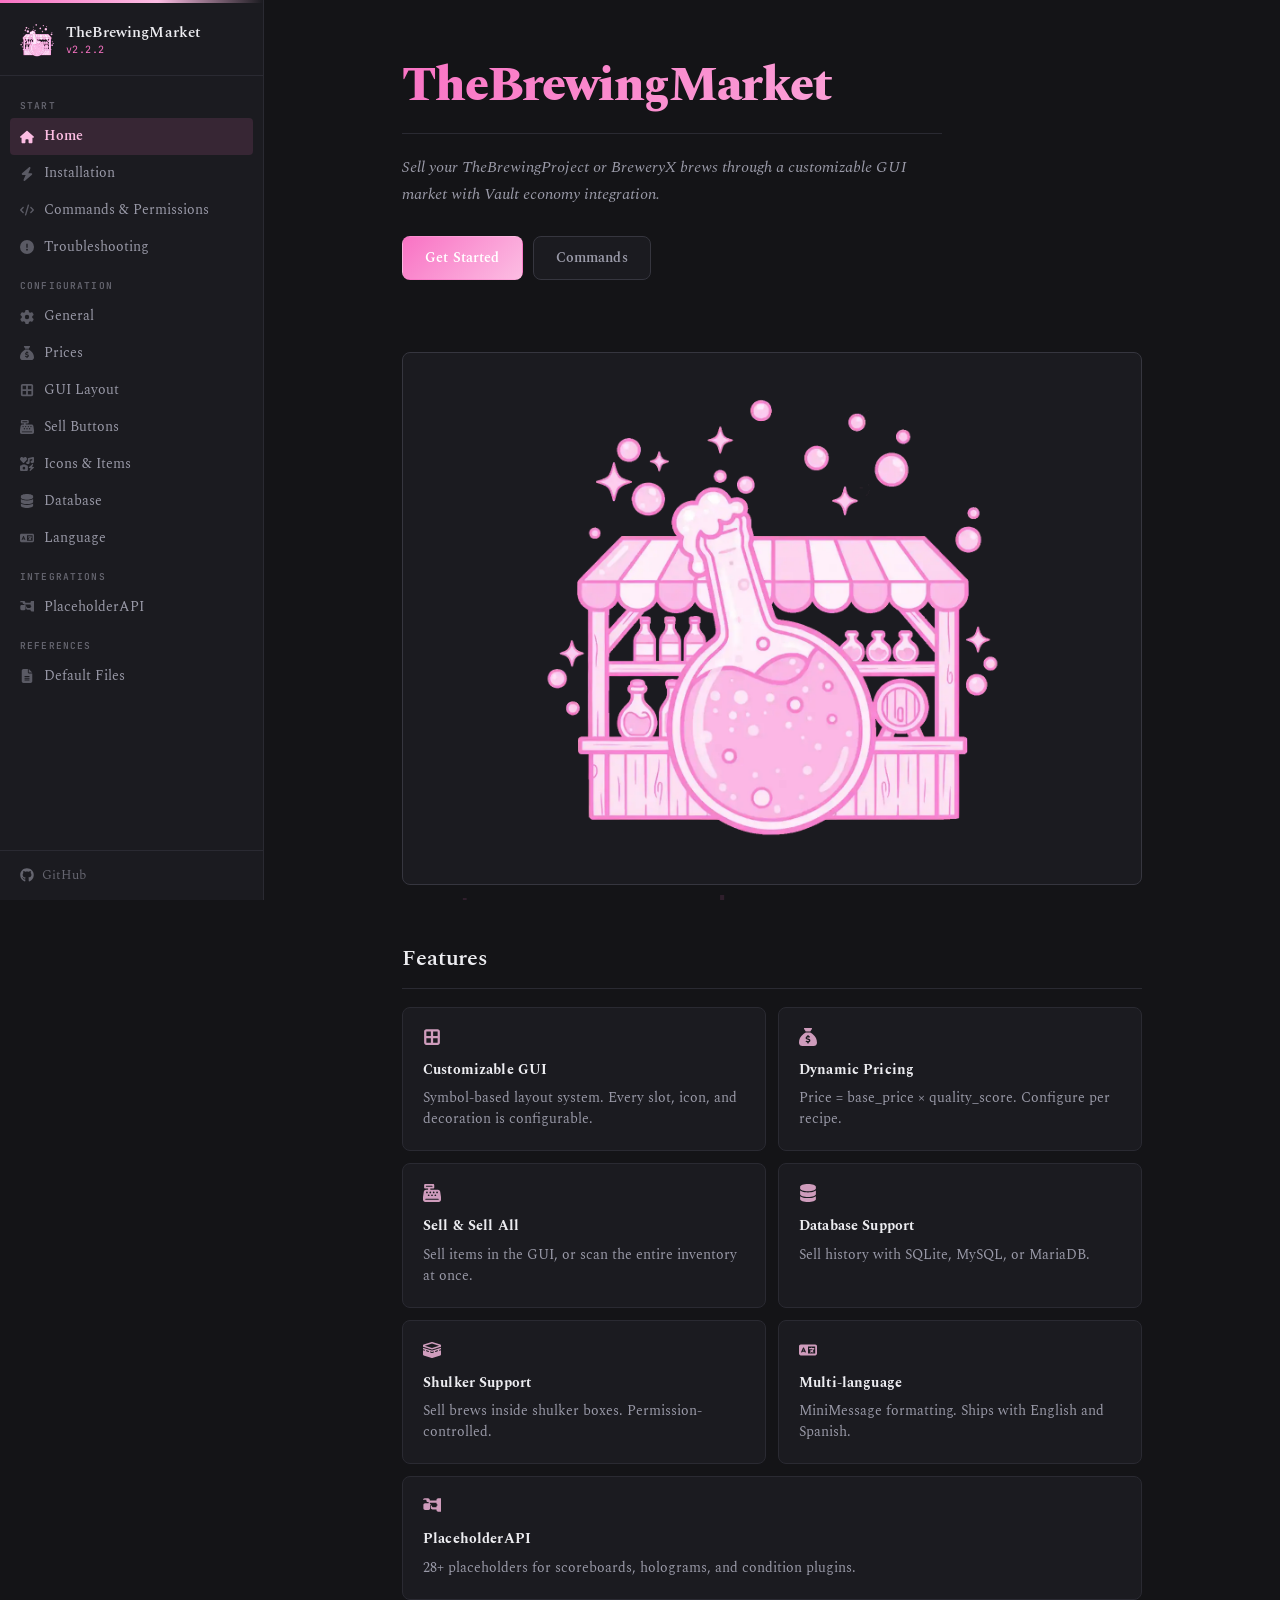
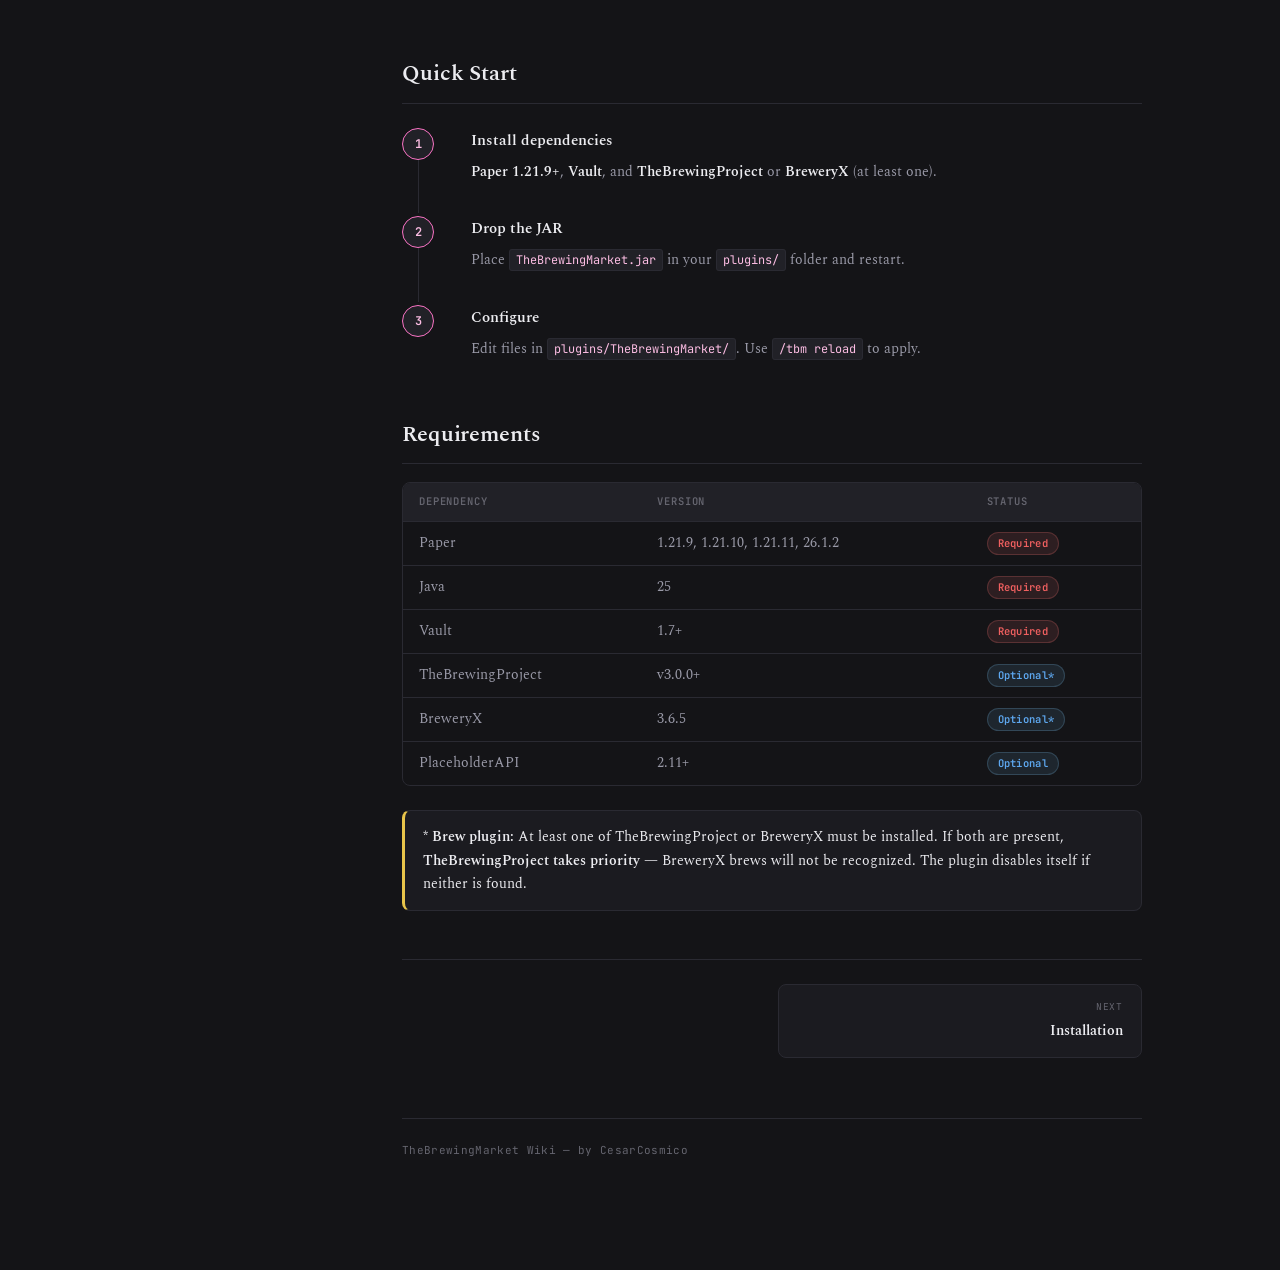
==== commit d5a90a3d: "Sync wiki with v2.2.2" ====
--- a/index.html
+++ b/index.html
@@ -89,8 +89,8 @@
                 <table>
                     <thead><tr><th>Dependency</th><th>Version</th><th>Status</th></tr></thead>
                     <tbody>
-                    <tr><td>Paper</td><td>1.21.9, 1.21.10, 1.21.11</td><td><span class="badge badge-required">Required</span></td></tr>
-                    <tr><td>Java</td><td>21+</td><td><span class="badge badge-required">Required</span></td></tr>
+                    <tr><td>Paper</td><td>1.21.9, 1.21.10, 1.21.11, 26.1.2</td><td><span class="badge badge-required">Required</span></td></tr>
+                    <tr><td>Java</td><td>25</td><td><span class="badge badge-required">Required</span></td></tr>
                     <tr><td>Vault</td><td>1.7+</td><td><span class="badge badge-required">Required</span></td></tr>
                     <tr><td>TheBrewingProject</td><td>v3.0.0+</td><td><span class="badge badge-optional">Optional*</span></td></tr>
                     <tr><td>BreweryX</td><td>3.6.5</td><td><span class="badge badge-optional">Optional*</span></td></tr>
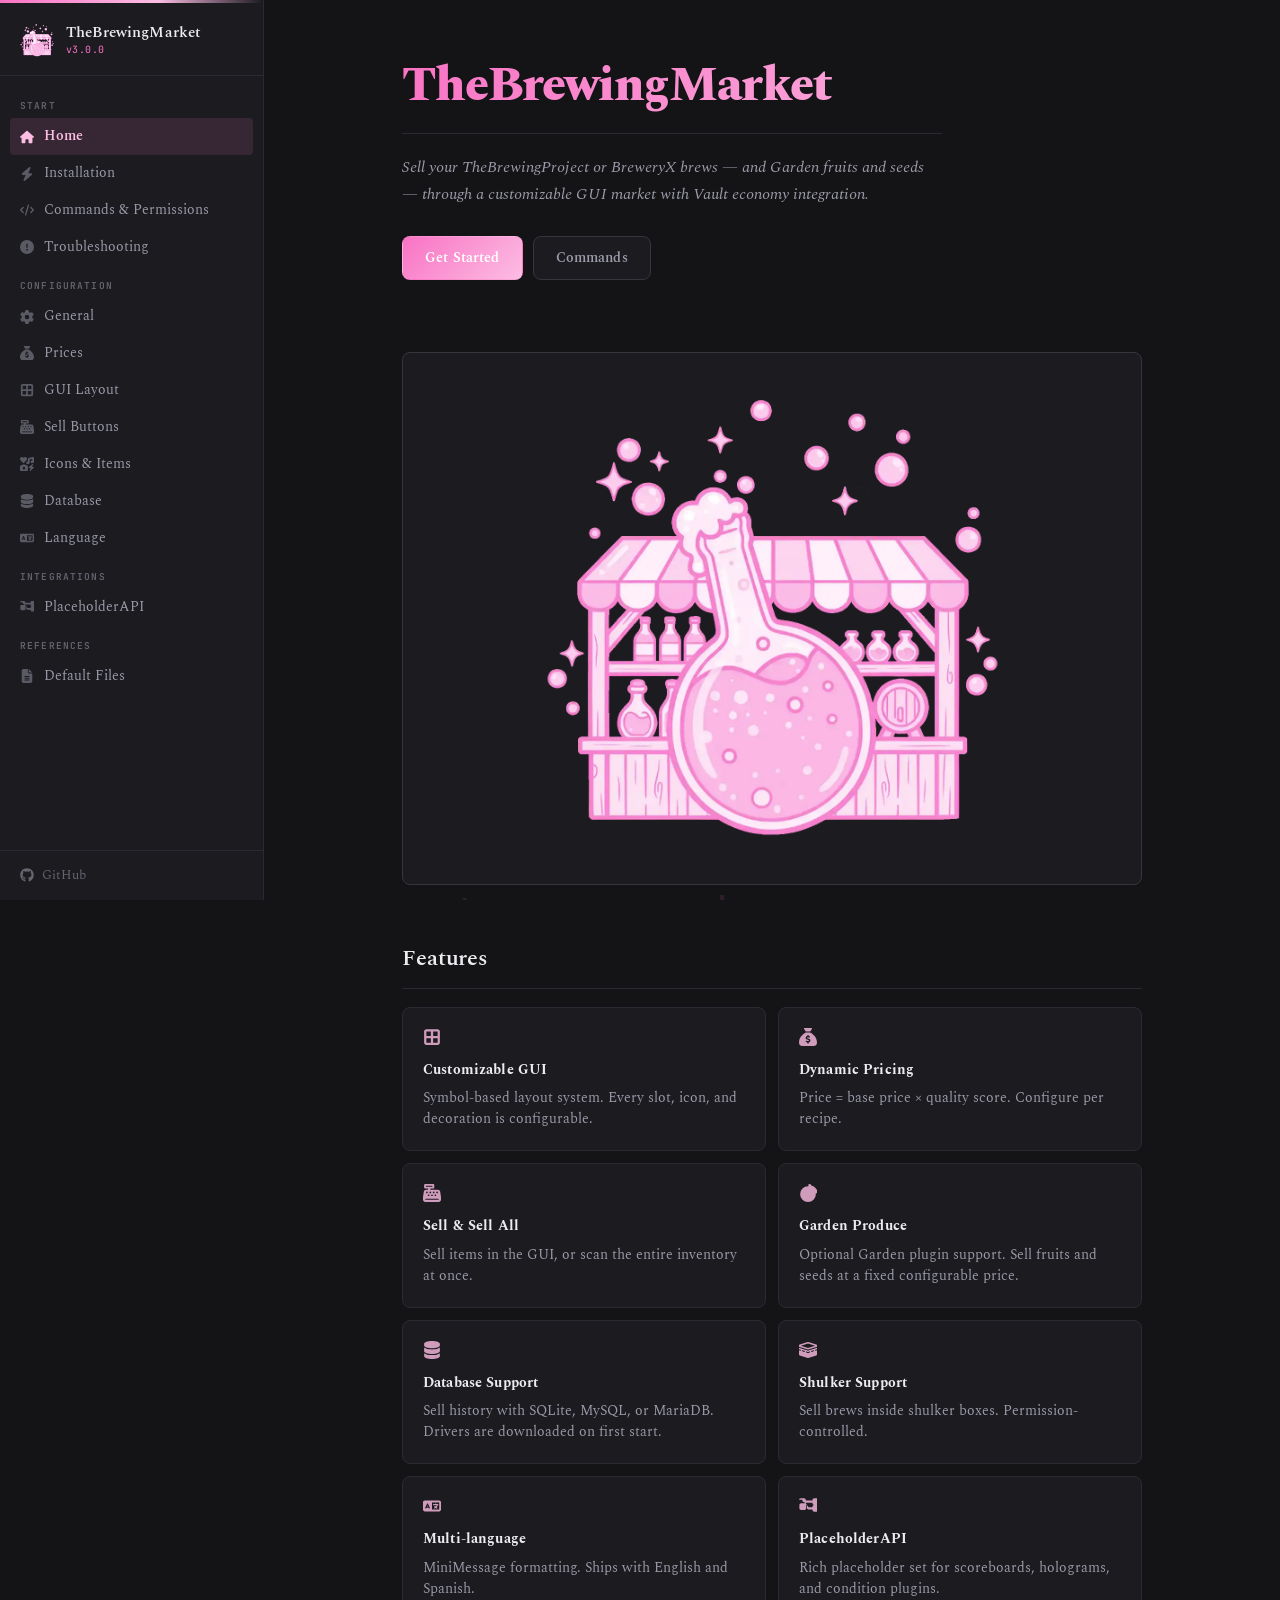
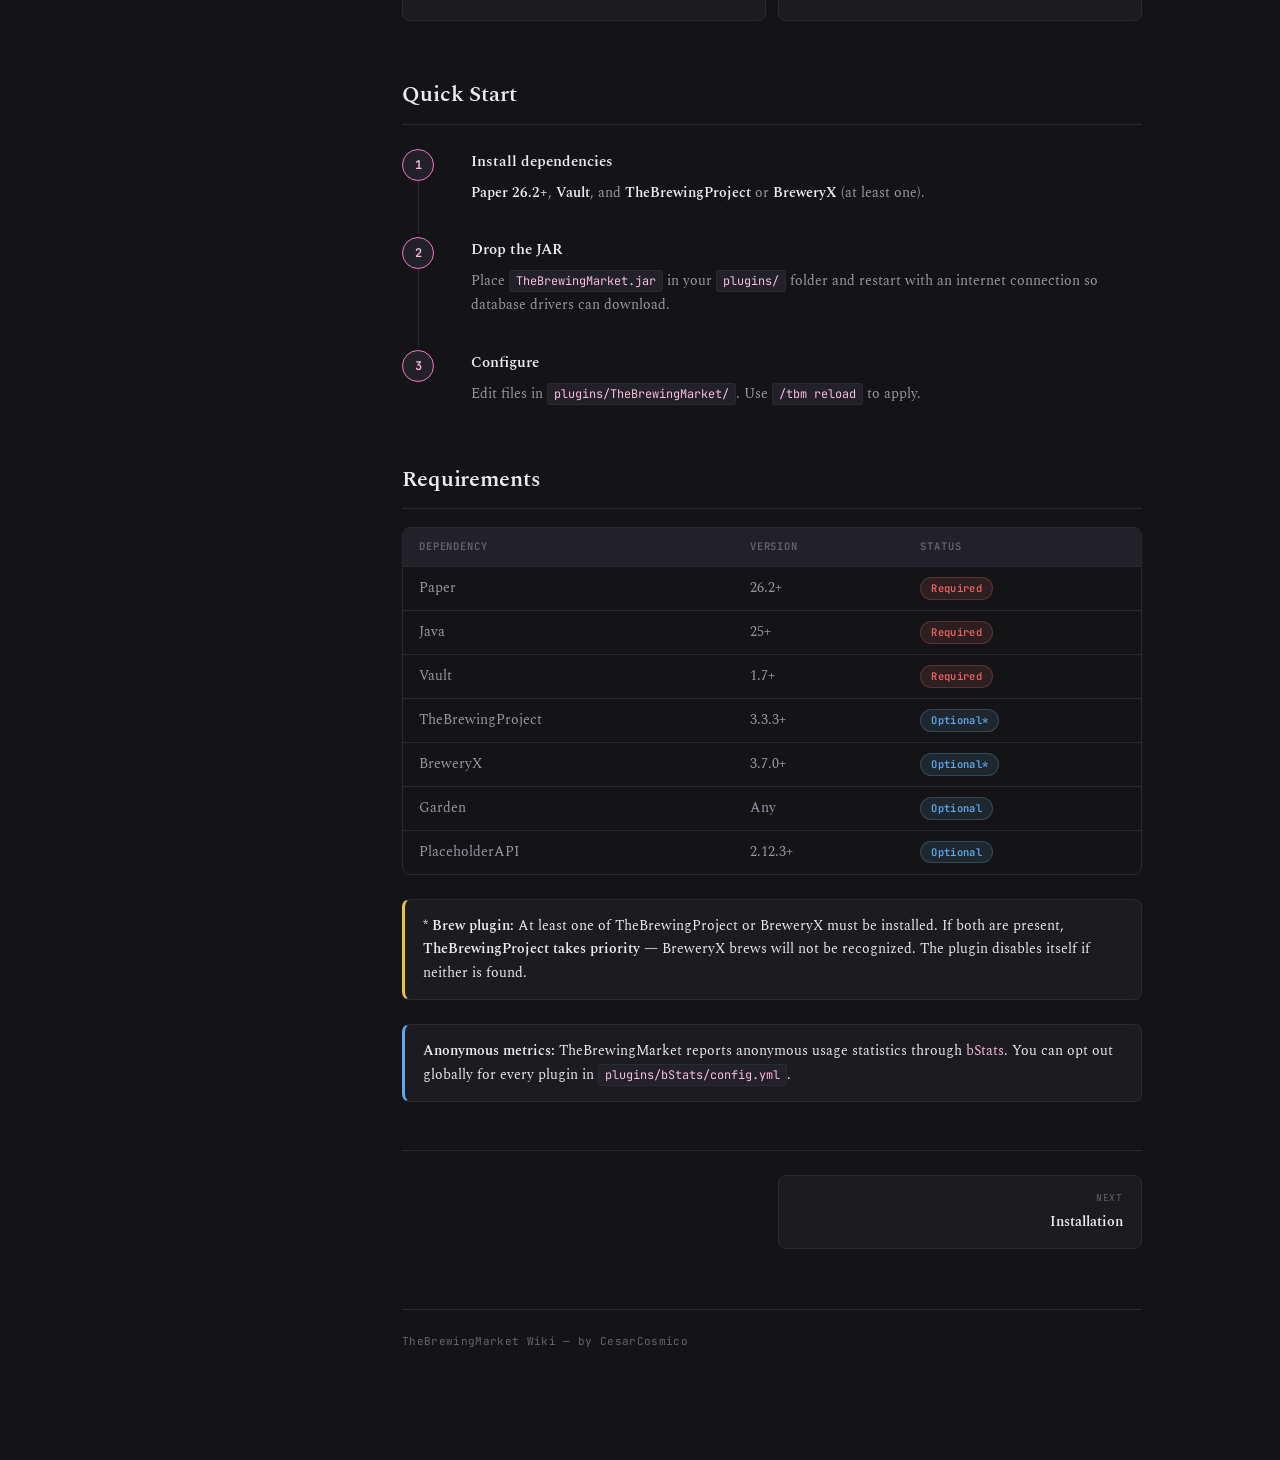
==== commit 54c1aa3f: "Sync wiki with v3.0.0 Sync wiki with v3.0.0" ====
--- a/index.html
+++ b/index.html
@@ -7,114 +7,104 @@
     <link rel="stylesheet" href="css/style.css">
 </head>
 <body>
-<div class="sidebar-overlay"></div>
-<div class="wrapper">
-
-    <aside class="sidebar"></aside>
-
-    <div class="main">
-        <header class="header"></header>
-
-        <div class="content">
-            <div class="hero">
-                <h1>TheBrewingMarket</h1>
-                <p class="tagline">Sell your TheBrewingProject or BreweryX brews through a customizable GUI market with Vault economy integration.</p>
-                <div class="btn-row">
-                    <a href="installation.html" class="btn btn-primary">Get Started</a>
-                    <a href="commands.html" class="btn btn-outline">Commands</a>
-                </div>
-            </div>
-
-            <div class="img-placeholder">
-                <img src="assets/images/TBM.webp">
-            </div>
-
-            <h2>Features</h2>
-            <div class="card-grid">
-                <div class="card">
-                    <div class="card-icon"><svg xmlns="http://www.w3.org/2000/svg" viewBox="0 0 448 512"><!--!Font Awesome Free v6.7.2 by @fontawesome - https://fontawesome.com License - https://fontawesome.com/license/free Copyright 2026 Fonticons, Inc.--><path fill="rgb(255, 255, 255)" d="M384 96l0 128-128 0 0-128 128 0zm0 192l0 128-128 0 0-128 128 0zM192 224L64 224 64 96l128 0 0 128zM64 288l128 0 0 128L64 416l0-128zM64 32C28.7 32 0 60.7 0 96L0 416c0 35.3 28.7 64 64 64l320 0c35.3 0 64-28.7 64-64l0-320c0-35.3-28.7-64-64-64L64 32z"/></svg></div>
-                    <h3>Customizable GUI</h3>
-                    <p>Symbol-based layout system. Every slot, icon, and decoration is configurable.</p>
-                </div>
-                <div class="card">
-                    <div class="card-icon"><svg xmlns="http://www.w3.org/2000/svg" viewBox="0 0 512 512"><!--!Font Awesome Free v6.7.2 by @fontawesome - https://fontawesome.com License - https://fontawesome.com/license/free Copyright 2026 Fonticons, Inc.--><path fill="rgb(255, 255, 255)" d="M320 96L192 96 144.6 24.9C137.5 14.2 145.1 0 157.9 0L354.1 0c12.8 0 20.4 14.2 13.3 24.9L320 96zM192 128l128 0c3.8 2.5 8.1 5.3 13 8.4C389.7 172.7 512 250.9 512 416c0 53-43 96-96 96L96 512c-53 0-96-43-96-96C0 250.9 122.3 172.7 179 136.4c0 0 0 0 0 0s0 0 0 0c4.8-3.1 9.2-5.9 13-8.4zm84 88c0-11-9-20-20-20s-20 9-20 20l0 14c-7.6 1.7-15.2 4.4-22.2 8.5c-13.9 8.3-25.9 22.8-25.8 43.9c.1 20.3 12 33.1 24.7 40.7c11 6.6 24.7 10.8 35.6 14l1.7 .5c12.6 3.8 21.8 6.8 28 10.7c5.1 3.2 5.8 5.4 5.9 8.2c.1 5-1.8 8-5.9 10.5c-5 3.1-12.9 5-21.4 4.7c-11.1-.4-21.5-3.9-35.1-8.5c-2.3-.8-4.7-1.6-7.2-2.4c-10.5-3.5-21.8 2.2-25.3 12.6s2.2 21.8 12.6 25.3c1.9 .6 4 1.3 6.1 2.1c0 0 0 0 0 0s0 0 0 0c8.3 2.9 17.9 6.2 28.2 8.4l0 14.6c0 11 9 20 20 20s20-9 20-20l0-13.8c8-1.7 16-4.5 23.2-9c14.3-8.9 25.1-24.1 24.8-45c-.3-20.3-11.7-33.4-24.6-41.6c-11.5-7.2-25.9-11.6-37.1-15c0 0 0 0 0 0l-.7-.2c-12.8-3.9-21.9-6.7-28.3-10.5c-5.2-3.1-5.3-4.9-5.3-6.7c0-3.7 1.4-6.5 6.2-9.3c5.4-3.2 13.6-5.1 21.5-5c9.6 .1 20.2 2.2 31.2 5.2c10.7 2.8 21.6-3.5 24.5-14.2s-3.5-21.6-14.2-24.5c-6.5-1.7-13.7-3.4-21.1-4.7l0-13.9z"/></svg></div>
-                    <h3>Dynamic Pricing</h3>
-                    <p>Price = base_price &times; quality_score. Configure per recipe.</p>
-                </div>
-                <div class="card">
-                    <div class="card-icon"><svg xmlns="http://www.w3.org/2000/svg" viewBox="0 0 512 512"><!--!Font Awesome Free v6.7.2 by @fontawesome - https://fontawesome.com License - https://fontawesome.com/license/free Copyright 2026 Fonticons, Inc.--><path fill="rgb(255, 255, 255)" d="M64 0C46.3 0 32 14.3 32 32l0 64c0 17.7 14.3 32 32 32l80 0 0 32-57 0c-31.6 0-58.5 23.1-63.3 54.4L1.1 364.1C.4 368.8 0 373.6 0 378.4L0 448c0 35.3 28.7 64 64 64l384 0c35.3 0 64-28.7 64-64l0-69.6c0-4.8-.4-9.6-1.1-14.4L488.2 214.4C483.5 183.1 456.6 160 425 160l-217 0 0-32 80 0c17.7 0 32-14.3 32-32l0-64c0-17.7-14.3-32-32-32L64 0zM96 48l160 0c8.8 0 16 7.2 16 16s-7.2 16-16 16L96 80c-8.8 0-16-7.2-16-16s7.2-16 16-16zM64 432c0-8.8 7.2-16 16-16l352 0c8.8 0 16 7.2 16 16s-7.2 16-16 16L80 448c-8.8 0-16-7.2-16-16zm48-168a24 24 0 1 1 0-48 24 24 0 1 1 0 48zm120-24a24 24 0 1 1 -48 0 24 24 0 1 1 48 0zM160 344a24 24 0 1 1 0-48 24 24 0 1 1 0 48zM328 240a24 24 0 1 1 -48 0 24 24 0 1 1 48 0zM256 344a24 24 0 1 1 0-48 24 24 0 1 1 0 48zM424 240a24 24 0 1 1 -48 0 24 24 0 1 1 48 0zM352 344a24 24 0 1 1 0-48 24 24 0 1 1 0 48z"/></svg></div>
-                    <h3>Sell &amp; Sell All</h3>
-                    <p>Sell items in the GUI, or scan the entire inventory at once.</p>
-                </div>
-                <div class="card">
-                    <div class="card-icon"><svg xmlns="http://www.w3.org/2000/svg" viewBox="0 0 448 512"><!--!Font Awesome Free v6.7.2 by @fontawesome - https://fontawesome.com License - https://fontawesome.com/license/free Copyright 2026 Fonticons, Inc.--><path fill="rgb(255, 255, 255)" d="M448 80l0 48c0 44.2-100.3 80-224 80S0 172.2 0 128L0 80C0 35.8 100.3 0 224 0S448 35.8 448 80zM393.2 214.7c20.8-7.4 39.9-16.9 54.8-28.6L448 288c0 44.2-100.3 80-224 80S0 332.2 0 288L0 186.1c14.9 11.8 34 21.2 54.8 28.6C99.7 230.7 159.5 240 224 240s124.3-9.3 169.2-25.3zM0 346.1c14.9 11.8 34 21.2 54.8 28.6C99.7 390.7 159.5 400 224 400s124.3-9.3 169.2-25.3c20.8-7.4 39.9-16.9 54.8-28.6l0 85.9c0 44.2-100.3 80-224 80S0 476.2 0 432l0-85.9z"/></svg></div>
-                    <h3>Database Support</h3>
-                    <p>Sell history with SQLite, MySQL, or MariaDB.</p>
-                </div>
-                <div class="card">
-                    <div class="card-icon"><svg xmlns="http://www.w3.org/2000/svg" viewBox="0 0 576 512"><!--!Font Awesome Free v6.7.2 by @fontawesome - https://fontawesome.com License - https://fontawesome.com/license/free Copyright 2026 Fonticons, Inc.--><path fill="rgb(255, 255, 255)" d="M60 120l228 71.2L516 120 288 48.8 60 120zM278.5 1.5c6.2-1.9 12.9-1.9 19.1 0l256 80C566.9 85.6 576 98 576 112l0 16s0 0 0 0l0 21.2L292.8 237.7c-3.1 1-6.4 1-9.5 0L0 149.2 0 128l0-16C0 98 9.1 85.6 22.5 81.5l256-80zm23.9 266.8L576 182.8l0 46.5-52.8 16.5c-8.4 2.6-13.1 11.6-10.5 20s11.6 13.1 20 10.5L576 262.8 576 400c0 14-9.1 26.4-22.5 30.5l-256 80c-6.2 1.9-12.9 1.9-19.1 0l-256-80C9.1 426.4 0 414 0 400L0 262.8l43.2 13.5c8.4 2.6 17.4-2.1 20-10.5s-2.1-17.4-10.5-20L0 229.2l0-46.5 273.7 85.5c9.3 2.9 19.3 2.9 28.6 0zm-185.5-2.6c-8.4-2.6-17.4 2.1-20 10.5s2.1 17.4 10.5 20l64 20c8.4 2.6 17.4-2.1 20-10.5s-2.1-17.4-10.5-20l-64-20zm352 30.5c8.4-2.6 13.1-11.6 10.5-20s-11.6-13.1-20-10.5l-64 20c-8.4 2.6-13.1 11.6-10.5 20s11.6 13.1 20 10.5l64-20zm-224 9.5c-8.4-2.6-17.4 2.1-20 10.5s2.1 17.4 10.5 20l38.5 12c9.3 2.9 19.3 2.9 28.6 0l38.5-12c8.4-2.6 13.1-11.6 10.5-20s-11.6-13.1-20-10.5l-38.5 12c-3.1 1-6.4 1-9.5 0l-38.5-12z"/></svg></div>
-                    <h3>Shulker Support</h3>
-                    <p>Sell brews inside shulker boxes. Permission-controlled.</p>
-                </div>
-                <div class="card">
-                    <div class="card-icon"><svg xmlns="http://www.w3.org/2000/svg" viewBox="0 0 640 512"><!--!Font Awesome Free v6.7.2 by @fontawesome - https://fontawesome.com License - https://fontawesome.com/license/free Copyright 2026 Fonticons, Inc.--><path fill="rgb(255, 255, 255)" d="M0 128C0 92.7 28.7 64 64 64l192 0 48 0 16 0 256 0c35.3 0 64 28.7 64 64l0 256c0 35.3-28.7 64-64 64l-256 0-16 0-48 0L64 448c-35.3 0-64-28.7-64-64L0 128zm320 0l0 256 256 0 0-256-256 0zM178.3 175.9c-3.2-7.2-10.4-11.9-18.3-11.9s-15.1 4.7-18.3 11.9l-64 144c-4.5 10.1 .1 21.9 10.2 26.4s21.9-.1 26.4-10.2l8.9-20.1 73.6 0 8.9 20.1c4.5 10.1 16.3 14.6 26.4 10.2s14.6-16.3 10.2-26.4l-64-144zM160 233.2L179 276l-38 0 19-42.8zM448 164c11 0 20 9 20 20l0 4 44 0 16 0c11 0 20 9 20 20s-9 20-20 20l-2 0-1.6 4.5c-8.9 24.4-22.4 46.6-39.6 65.4c.9 .6 1.8 1.1 2.7 1.6l18.9 11.3c9.5 5.7 12.5 18 6.9 27.4s-18 12.5-27.4 6.9l-18.9-11.3c-4.5-2.7-8.8-5.5-13.1-8.5c-10.6 7.5-21.9 14-34 19.4l-3.6 1.6c-10.1 4.5-21.9-.1-26.4-10.2s.1-21.9 10.2-26.4l3.6-1.6c6.4-2.9 12.6-6.1 18.5-9.8l-12.2-12.2c-7.8-7.8-7.8-20.5 0-28.3s20.5-7.8 28.3 0l14.6 14.6 .5 .5c12.4-13.1 22.5-28.3 29.8-45L448 228l-72 0c-11 0-20-9-20-20s9-20 20-20l52 0 0-4c0-11 9-20 20-20z"/></svg></div>
-                    <h3>Multi-language</h3>
-                    <p>MiniMessage formatting. Ships with English and Spanish.</p>
-                </div>
-                <div class="card">
-                    <div class="card-icon"><svg xmlns="http://www.w3.org/2000/svg" viewBox="0 0 512 512"><!--!Font Awesome Free v6.7.2 by @fontawesome - https://fontawesome.com License - https://fontawesome.com/license/free Copyright 2026 Fonticons, Inc.--><path fill="rgb(255, 255, 255)" d="M0 80C0 53.5 21.5 32 48 32l96 0c26.5 0 48 21.5 48 48l0 16 192 0 0-16c0-26.5 21.5-48 48-48l96 0c26.5 0 48 21.5 48 48l0 96c0 26.5-21.5 48-48 48l-96 0c-26.5 0-48-21.5-48-48l0-16-192 0 0 16c0 1.7-.1 3.4-.3 5L272 288l112 0 0-16c0-26.5 21.5-48 48-48l96 0c26.5 0 48 21.5 48 48l0 96c0 26.5-21.5 48-48 48l-96 0c-26.5 0-48-21.5-48-48l0-16-112 0c-26.5 0-48-21.5-48-48l0-77c-1.6 .2-3.3 .3-5 .3l-16 0 0 96c0 26.5-21.5 48-48 48l-96 0c-26.5 0-48-21.5-48-48l0-96c0-26.5 21.5-48 48-48l96 0c1.7 0 3.4 .1 5 .3L160 144l-16 0c-26.5 0-48-21.5-48-48l0-16z"/></svg></div>
-                    <h3>PlaceholderAPI</h3>
-                    <p>28+ placeholders for scoreboards, holograms, and condition plugins.</p>
-                </div>
-            </div>
-
-            <h2>Quick Start</h2>
-            <div class="steps">
-                <div class="step">
-                    <h3>Install dependencies</h3>
-                    <p><strong>Paper 1.21.9+</strong>, <strong>Vault</strong>, and <strong>TheBrewingProject</strong> or <strong>BreweryX</strong> (at least one).</p>
-                </div>
-                <div class="step">
-                    <h3>Drop the JAR</h3>
-                    <p>Place <code>TheBrewingMarket.jar</code> in your <code>plugins/</code> folder and restart.</p>
-                </div>
-                <div class="step">
-                    <h3>Configure</h3>
-                    <p>Edit files in <code>plugins/TheBrewingMarket/</code>. Use <code>/tbm reload</code> to apply.</p>
-                </div>
-            </div>
-
-            <h2>Requirements</h2>
-            <div class="table-wrapper">
-                <table>
-                    <thead><tr><th>Dependency</th><th>Version</th><th>Status</th></tr></thead>
-                    <tbody>
-                    <tr><td>Paper</td><td>1.21.9, 1.21.10, 1.21.11, 26.1.2</td><td><span class="badge badge-required">Required</span></td></tr>
-                    <tr><td>Java</td><td>25</td><td><span class="badge badge-required">Required</span></td></tr>
-                    <tr><td>Vault</td><td>1.7+</td><td><span class="badge badge-required">Required</span></td></tr>
-                    <tr><td>TheBrewingProject</td><td>v3.0.0+</td><td><span class="badge badge-optional">Optional*</span></td></tr>
-                    <tr><td>BreweryX</td><td>3.6.5</td><td><span class="badge badge-optional">Optional*</span></td></tr>
-                    <tr><td>PlaceholderAPI</td><td>2.11+</td><td><span class="badge badge-optional">Optional</span></td></tr>
-                    </tbody>
-                </table>
-            </div>
-
-            <div class="info-box warning">
-                <strong>* Brew plugin:</strong> At least one of TheBrewingProject or BreweryX must be installed. If both are present, <strong>TheBrewingProject takes priority</strong> — BreweryX brews will not be recognized. The plugin disables itself if neither is found.
-            </div>
-
-            <div class="page-nav">
-                <span></span>
-                <a href="installation.html" class="next">
-                    <span class="label">Next</span>
-                    <span class="title">Installation</span>
-                </a>
-            </div>
-            <div class="footer">TheBrewingMarket Wiki &mdash; by CesarCosmico</div>
+<main class="content">
+    <div class="hero">
+        <h1>TheBrewingMarket</h1>
+        <p class="tagline">Sell your TheBrewingProject or BreweryX brews — and Garden fruits and seeds — through a customizable GUI market with Vault economy integration.</p>
+        <div class="btn-row">
+            <a href="installation.html" class="btn btn-primary">Get Started</a>
+            <a href="commands.html" class="btn btn-outline">Commands</a>
         </div>
     </div>
-</div>
-<script src="js/nav.js"></script>
-<script src="js/main.js"></script>
+
+    <div class="img-placeholder">
+        <img src="assets/images/TBM.webp">
+    </div>
+
+    <h2>Features</h2>
+    <div class="card-grid">
+        <div class="card">
+            <div class="card-icon"><svg xmlns="http://www.w3.org/2000/svg" viewBox="0 0 448 512"><path fill="currentColor" d="M384 96l0 128-128 0 0-128 128 0zm0 192l0 128-128 0 0-128 128 0zM192 224L64 224 64 96l128 0 0 128zM64 288l128 0 0 128L64 416l0-128zM64 32C28.7 32 0 60.7 0 96L0 416c0 35.3 28.7 64 64 64l320 0c35.3 0 64-28.7 64-64l0-320c0-35.3-28.7-64-64-64L64 32z"/></svg></div>
+            <h3>Customizable GUI</h3>
+            <p>Symbol-based layout system. Every slot, icon, and decoration is configurable.</p>
+        </div>
+        <div class="card">
+            <div class="card-icon"><svg xmlns="http://www.w3.org/2000/svg" viewBox="0 0 512 512"><path fill="currentColor" d="M320 96L192 96 144.6 24.9C137.5 14.2 145.1 0 157.9 0L354.1 0c12.8 0 20.4 14.2 13.3 24.9L320 96zM192 128l128 0c3.8 2.5 8.1 5.3 13 8.4C389.7 172.7 512 250.9 512 416c0 53-43 96-96 96L96 512c-53 0-96-43-96-96C0 250.9 122.3 172.7 179 136.4c0 0 0 0 0 0s0 0 0 0c4.8-3.1 9.2-5.9 13-8.4zm84 88c0-11-9-20-20-20s-20 9-20 20l0 14c-7.6 1.7-15.2 4.4-22.2 8.5c-13.9 8.3-25.9 22.8-25.8 43.9c.1 20.3 12 33.1 24.7 40.7c11 6.6 24.7 10.8 35.6 14l1.7 .5c12.6 3.8 21.8 6.8 28 10.7c5.1 3.2 5.8 5.4 5.9 8.2c.1 5-1.8 8-5.9 10.5c-5 3.1-12.9 5-21.4 4.7c-11.1-.4-21.5-3.9-35.1-8.5c-2.3-.8-4.7-1.6-7.2-2.4c-10.5-3.5-21.8 2.2-25.3 12.6s2.2 21.8 12.6 25.3c1.9 .6 4 1.3 6.1 2.1c0 0 0 0 0 0s0 0 0 0c8.3 2.9 17.9 6.2 28.2 8.4l0 14.6c0 11 9 20 20 20s20-9 20-20l0-13.8c8-1.7 16-4.5 23.2-9c14.3-8.9 25.1-24.1 24.8-45c-.3-20.3-11.7-33.4-24.6-41.6c-11.5-7.2-25.9-11.6-37.1-15c0 0 0 0 0 0l-.7-.2c-12.8-3.9-21.9-6.7-28.3-10.5c-5.2-3.1-5.3-4.9-5.3-6.7c0-3.7 1.4-6.5 6.2-9.3c5.4-3.2 13.6-5.1 21.5-5c9.6 .1 20.2 2.2 31.2 5.2c10.7 2.8 21.6-3.5 24.5-14.2s-3.5-21.6-14.2-24.5c-6.5-1.7-13.7-3.4-21.1-4.7l0-13.9z"/></svg></div>
+            <h3>Dynamic Pricing</h3>
+            <p>Price = base price &times; quality score. Configure per recipe.</p>
+        </div>
+        <div class="card">
+            <div class="card-icon"><svg xmlns="http://www.w3.org/2000/svg" viewBox="0 0 512 512"><path fill="currentColor" d="M64 0C46.3 0 32 14.3 32 32l0 64c0 17.7 14.3 32 32 32l80 0 0 32-57 0c-31.6 0-58.5 23.1-63.3 54.4L1.1 364.1C.4 368.8 0 373.6 0 378.4L0 448c0 35.3 28.7 64 64 64l384 0c35.3 0 64-28.7 64-64l0-69.6c0-4.8-.4-9.6-1.1-14.4L488.2 214.4C483.5 183.1 456.6 160 425 160l-217 0 0-32 80 0c17.7 0 32-14.3 32-32l0-64c0-17.7-14.3-32-32-32L64 0zM96 48l160 0c8.8 0 16 7.2 16 16s-7.2 16-16 16L96 80c-8.8 0-16-7.2-16-16s7.2-16 16-16zM64 432c0-8.8 7.2-16 16-16l352 0c8.8 0 16 7.2 16 16s-7.2 16-16 16L80 448c-8.8 0-16-7.2-16-16zm48-168a24 24 0 1 1 0-48 24 24 0 1 1 0 48zm120-24a24 24 0 1 1 -48 0 24 24 0 1 1 48 0zM160 344a24 24 0 1 1 0-48 24 24 0 1 1 0 48zM328 240a24 24 0 1 1 -48 0 24 24 0 1 1 48 0zM256 344a24 24 0 1 1 0-48 24 24 0 1 1 0 48zM424 240a24 24 0 1 1 -48 0 24 24 0 1 1 48 0zM352 344a24 24 0 1 1 0-48 24 24 0 1 1 0 48z"/></svg></div>
+            <h3>Sell &amp; Sell All</h3>
+            <p>Sell items in the GUI, or scan the entire inventory at once.</p>
+        </div>
+        <div class="card">
+            <div class="card-icon"><svg xmlns="http://www.w3.org/2000/svg" viewBox="0 0 512 512"><path fill="currentColor" d="M341.3 32.7c94.6 25.8 168.2 99.4 194 194c5.6 20.6-11.5 37.3-32.8 37.3l-128.4 0c-13.8 0-24.4-11.3-31.2-23.3c-5.5-9.7-13.6-17.8-23.3-23.3c-12-6.8-23.3-17.4-23.3-31.2L266 34.7C266 13.4 282.7 -3.8 303.3 1.8c12.8 3.5 25.5 7.6 38 12.4zM32 288a224 224 0 1 1 448 0 224 224 0 1 1 -448 0z"/></svg></div>
+            <h3>Garden Produce</h3>
+            <p>Optional Garden plugin support. Sell fruits and seeds at a fixed configurable price.</p>
+        </div>
+        <div class="card">
+            <div class="card-icon"><svg xmlns="http://www.w3.org/2000/svg" viewBox="0 0 448 512"><path fill="currentColor" d="M448 80l0 48c0 44.2-100.3 80-224 80S0 172.2 0 128L0 80C0 35.8 100.3 0 224 0S448 35.8 448 80zM393.2 214.7c20.8-7.4 39.9-16.9 54.8-28.6L448 288c0 44.2-100.3 80-224 80S0 332.2 0 288L0 186.1c14.9 11.8 34 21.2 54.8 28.6C99.7 230.7 159.5 240 224 240s124.3-9.3 169.2-25.3zM0 346.1c14.9 11.8 34 21.2 54.8 28.6C99.7 390.7 159.5 400 224 400s124.3-9.3 169.2-25.3c20.8-7.4 39.9-16.9 54.8-28.6l0 85.9c0 44.2-100.3 80-224 80S0 476.2 0 432l0-85.9z"/></svg></div>
+            <h3>Database Support</h3>
+            <p>Sell history with SQLite, MySQL, or MariaDB. Drivers are downloaded on first start.</p>
+        </div>
+        <div class="card">
+            <div class="card-icon"><svg xmlns="http://www.w3.org/2000/svg" viewBox="0 0 576 512"><path fill="currentColor" d="M60 120l228 71.2L516 120 288 48.8 60 120zM278.5 1.5c6.2-1.9 12.9-1.9 19.1 0l256 80C566.9 85.6 576 98 576 112l0 16s0 0 0 0l0 21.2L292.8 237.7c-3.1 1-6.4 1-9.5 0L0 149.2 0 128l0-16C0 98 9.1 85.6 22.5 81.5l256-80zm23.9 266.8L576 182.8l0 46.5-52.8 16.5c-8.4 2.6-13.1 11.6-10.5 20s11.6 13.1 20 10.5L576 262.8 576 400c0 14-9.1 26.4-22.5 30.5l-256 80c-6.2 1.9-12.9 1.9-19.1 0l-256-80C9.1 426.4 0 414 0 400L0 262.8l43.2 13.5c8.4 2.6 17.4-2.1 20-10.5s-2.1-17.4-10.5-20L0 229.2l0-46.5 273.7 85.5c9.3 2.9 19.3 2.9 28.6 0zm-185.5-2.6c-8.4-2.6-17.4 2.1-20 10.5s2.1 17.4 10.5 20l64 20c8.4 2.6 17.4-2.1 20-10.5s-2.1-17.4-10.5-20l-64-20zm352 30.5c8.4-2.6 13.1-11.6 10.5-20s-11.6-13.1-20-10.5l-64 20c-8.4 2.6-13.1 11.6-10.5 20s11.6 13.1 20 10.5l64-20zm-224 9.5c-8.4-2.6-17.4 2.1-20 10.5s2.1 17.4 10.5 20l38.5 12c9.3 2.9 19.3 2.9 28.6 0l38.5-12c8.4-2.6 13.1-11.6 10.5-20s-11.6-13.1-20-10.5l-38.5 12c-3.1 1-6.4 1-9.5 0l-38.5-12z"/></svg></div>
+            <h3>Shulker Support</h3>
+            <p>Sell brews inside shulker boxes. Permission-controlled.</p>
+        </div>
+        <div class="card">
+            <div class="card-icon"><svg xmlns="http://www.w3.org/2000/svg" viewBox="0 0 640 512"><path fill="currentColor" d="M0 128C0 92.7 28.7 64 64 64l192 0 48 0 16 0 256 0c35.3 0 64 28.7 64 64l0 256c0 35.3-28.7 64-64 64l-256 0-16 0-48 0L64 448c-35.3 0-64-28.7-64-64L0 128zm320 0l0 256 256 0 0-256-256 0zM178.3 175.9c-3.2-7.2-10.4-11.9-18.3-11.9s-15.1 4.7-18.3 11.9l-64 144c-4.5 10.1 .1 21.9 10.2 26.4s21.9-.1 26.4-10.2l8.9-20.1 73.6 0 8.9 20.1c4.5 10.1 16.3 14.6 26.4 10.2s14.6-16.3 10.2-26.4l-64-144zM160 233.2L179 276l-38 0 19-42.8zM448 164c11 0 20 9 20 20l0 4 44 0 16 0c11 0 20 9 20 20s-9 20-20 20l-2 0-1.6 4.5c-8.9 24.4-22.4 46.6-39.6 65.4c.9 .6 1.8 1.1 2.7 1.6l18.9 11.3c9.5 5.7 12.5 18 6.9 27.4s-18 12.5-27.4 6.9l-18.9-11.3c-4.5-2.7-8.8-5.5-13.1-8.5c-10.6 7.5-21.9 14-34 19.4l-3.6 1.6c-10.1 4.5-21.9-.1-26.4-10.2s.1-21.9 10.2-26.4l3.6-1.6c6.4-2.9 12.6-6.1 18.5-9.8l-12.2-12.2c-7.8-7.8-7.8-20.5 0-28.3s20.5-7.8 28.3 0l14.6 14.6 .5 .5c12.4-13.1 22.5-28.3 29.8-45L448 228l-72 0c-11 0-20-9-20-20s9-20 20-20l52 0 0-4c0-11 9-20 20-20z"/></svg></div>
+            <h3>Multi-language</h3>
+            <p>MiniMessage formatting. Ships with English and Spanish.</p>
+        </div>
+        <div class="card">
+            <div class="card-icon"><svg xmlns="http://www.w3.org/2000/svg" viewBox="0 0 512 512"><path fill="currentColor" d="M0 80C0 53.5 21.5 32 48 32l96 0c26.5 0 48 21.5 48 48l0 16 192 0 0-16c0-26.5 21.5-48 48-48l96 0c26.5 0 48 21.5 48 48l0 96c0 26.5-21.5 48-48 48l-96 0c-26.5 0-48-21.5-48-48l0-16-192 0 0 16c0 1.7-.1 3.4-.3 5L272 288l112 0 0-16c0-26.5 21.5-48 48-48l96 0c26.5 0 48 21.5 48 48l0 96c0 26.5-21.5 48-48 48l-96 0c-26.5 0-48-21.5-48-48l0-16-112 0c-26.5 0-48-21.5-48-48l0-77c-1.6 .2-3.3 .3-5 .3l-16 0 0 96c0 26.5-21.5 48-48 48l-96 0c-26.5 0-48-21.5-48-48l0-96c0-26.5 21.5-48 48-48l96 0c1.7 0 3.4 .1 5 .3L160 144l-16 0c-26.5 0-48-21.5-48-48l0-16z"/></svg></div>
+            <h3>PlaceholderAPI</h3>
+            <p>Rich placeholder set for scoreboards, holograms, and condition plugins.</p>
+        </div>
+    </div>
+
+    <h2>Quick Start</h2>
+    <div class="steps">
+        <div class="step">
+            <h3>Install dependencies</h3>
+            <p><strong>Paper 26.2+</strong>, <strong>Vault</strong>, and <strong>TheBrewingProject</strong> or <strong>BreweryX</strong> (at least one).</p>
+        </div>
+        <div class="step">
+            <h3>Drop the JAR</h3>
+            <p>Place <code>TheBrewingMarket.jar</code> in your <code>plugins/</code> folder and restart with an internet connection so database drivers can download.</p>
+        </div>
+        <div class="step">
+            <h3>Configure</h3>
+            <p>Edit files in <code>plugins/TheBrewingMarket/</code>. Use <code>/tbm reload</code> to apply.</p>
+        </div>
+    </div>
+
+    <h2>Requirements</h2>
+    <div class="table-wrapper">
+        <table>
+            <thead><tr><th>Dependency</th><th>Version</th><th>Status</th></tr></thead>
+            <tbody>
+            <tr><td>Paper</td><td>26.2+</td><td><span class="badge badge-required">Required</span></td></tr>
+            <tr><td>Java</td><td>25+</td><td><span class="badge badge-required">Required</span></td></tr>
+            <tr><td>Vault</td><td>1.7+</td><td><span class="badge badge-required">Required</span></td></tr>
+            <tr><td>TheBrewingProject</td><td>3.3.3+</td><td><span class="badge badge-optional">Optional*</span></td></tr>
+            <tr><td>BreweryX</td><td>3.7.0+</td><td><span class="badge badge-optional">Optional*</span></td></tr>
+            <tr><td>Garden</td><td>Any</td><td><span class="badge badge-optional">Optional</span></td></tr>
+            <tr><td>PlaceholderAPI</td><td>2.12.3+</td><td><span class="badge badge-optional">Optional</span></td></tr>
+            </tbody>
+        </table>
+    </div>
+
+    <div class="info-box warning">
+        <strong>* Brew plugin:</strong> At least one of TheBrewingProject or BreweryX must be installed. If both are present, <strong>TheBrewingProject takes priority</strong> — BreweryX brews will not be recognized. The plugin disables itself if neither is found.
+    </div>
+
+    <div class="info-box note">
+        <strong>Anonymous metrics:</strong> TheBrewingMarket reports anonymous usage statistics through <a href="https://bstats.org/" target="_blank">bStats</a>. You can opt out globally for every plugin in <code>plugins/bStats/config.yml</code>.
+    </div>
+</main>
+<script src="js/site.js"></script>
 </body>
-</html>+</html>
--- a/css/style.css
+++ b/css/style.css
@@ -1,8 +1,3 @@
-/* ============================================
-   TheBrewingMarket Wiki
-   Dark Alchemist — Craft Brewery Aesthetic
-   ============================================ */
-
 @import url('https://fonts.googleapis.com/css2?family=Spectral:ital,wght@0,300;0,400;0,500;0,600;0,700;0,800;1,400&family=JetBrains+Mono:ital,wght@0,400;0,500;0,600;1,400&display=swap');
 
 :root {
@@ -1026,7 +1021,7 @@
     flex-direction: column;
   }
 
-  /* Bubbles: 6 visible (flask + $ alternating), ~2× slower, spread full width */
+  /* Mobile: fewer, slower bubbles */
   .bg-bubbles span:nth-child(n+7) { display: none; }
   .bg-bubbles span:nth-child(1)  { animation-duration: 20s; left: 5%;  }
   .bg-bubbles span:nth-child(2)  { animation-duration: 22s; left: 22%; }
